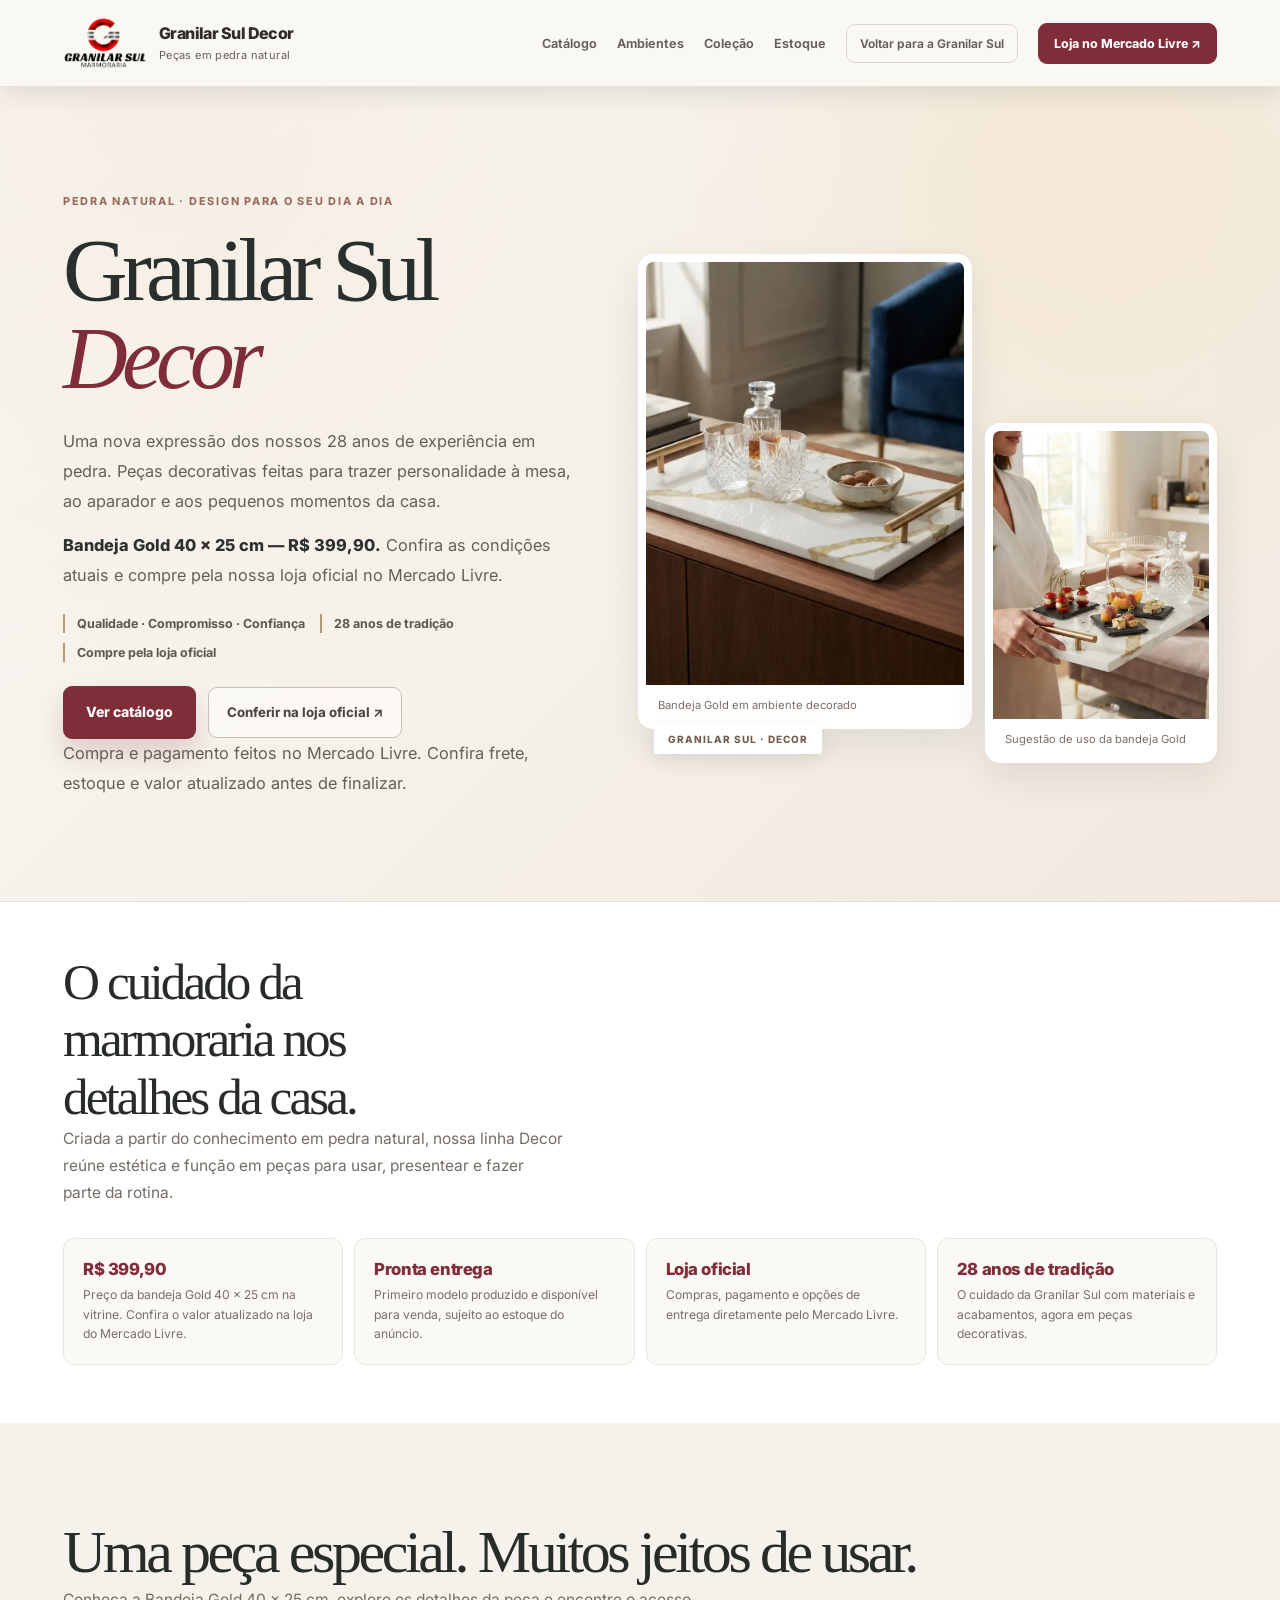
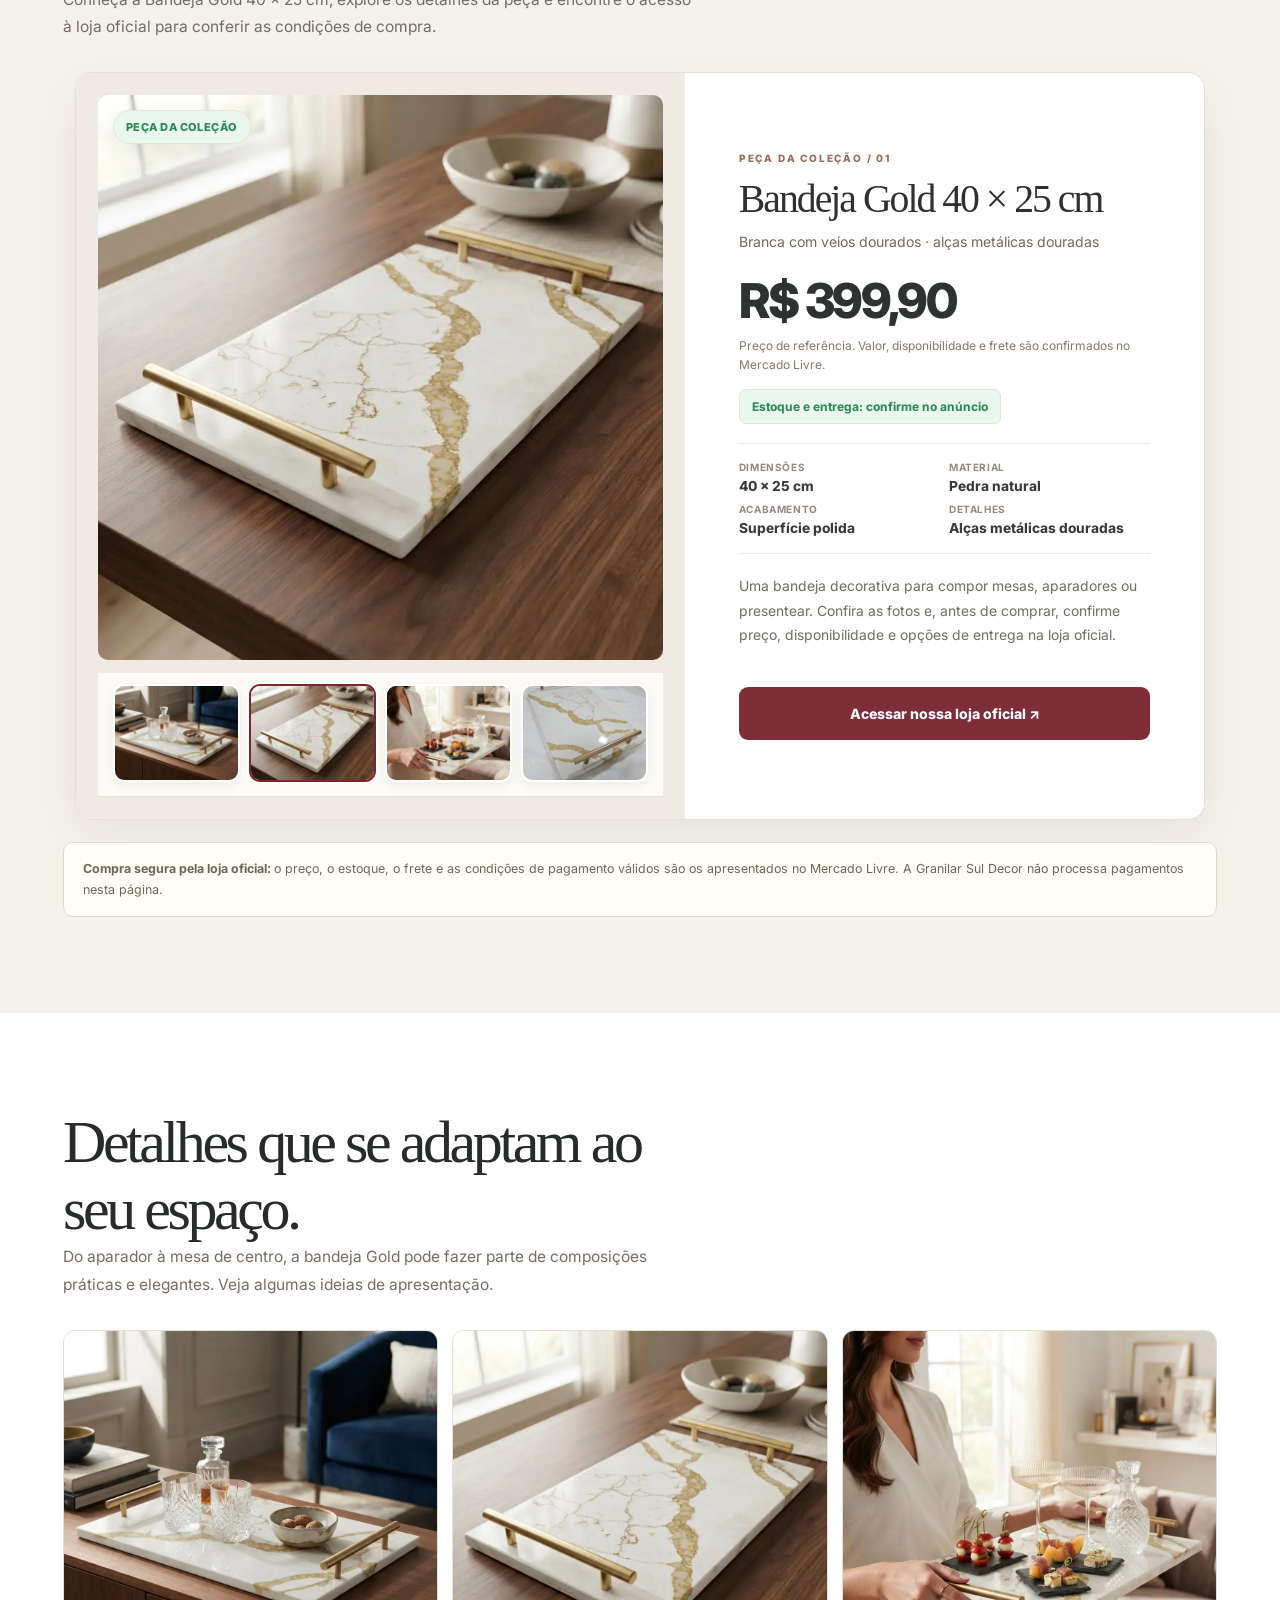
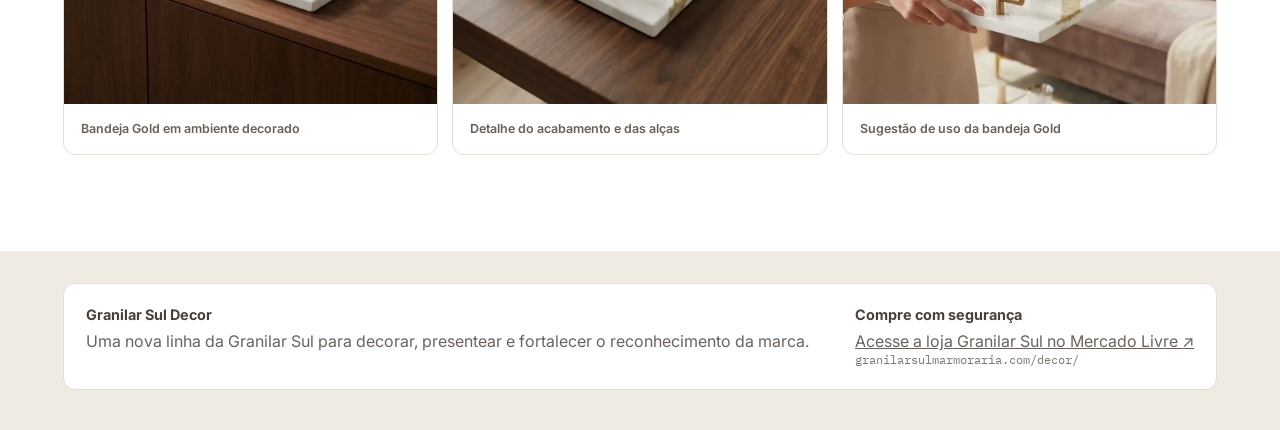
==== decor/index.html @ dc6a07af "Remove conceitos não comercializados da LP Decor para focar na bandeja disponível" ====
<!DOCTYPE html>

<html lang="pt-BR">
<head><script>(function(w,d,s,l,i){w[l]=w[l]||[];w[l].push({'gtm.start':new Date().getTime(),event:'gtm.js'});var f=d.getElementsByTagName(s)[0],j=d.createElement(s),dl=l!='dataLayer'?'&l='+l:'';j.async=true;j.src='https://www.googletagmanager.com/gtm.js?id='+i+dl;f.parentNode.insertBefore(j,f);})(window,document,'script','dataLayer','GTM-NNWD5M6K');</script>
<meta charset="utf-8"/>
<meta content="width=device-width, initial-scale=1.0" name="viewport"/>
<title>Granilar Sul Decor | Bandejas em pedra natural | Loja no Mercado Livre</title>
<meta content="Granilar Sul Decor: bandejas decorativas em pedra natural, com acabamento especial. Conheça a coleção e compre na loja oficial Granilar Sul no Mercado Livre." name="description"/>
<meta content="index, follow" name="robots"/>
<link href="https://granilarsulmarmoraria.com/decor/" rel="canonical"/>
<link rel="icon" type="image/x-icon" href="/assets/granilar-final-20261029/imagem-01.ico"/>
<meta property="og:type" content="product"/>
<meta property="og:title" content="Granilar Sul Decor | Bandeja Gold 40 × 25 cm"/>
<meta property="og:description" content="Peças decorativas em pedra natural com qualidade e tradição. Conheça a Granilar Sul Decor e finalize a compra no Mercado Livre."/>
<meta property="og:locale" content="pt_BR"/>
<meta property="og:url" content="https://granilarsulmarmoraria.com/decor/"/>
<meta property="og:image" content="https://granilarsulmarmoraria.com/assets/granilar-final-20261029/imagem-26.webp"/>
<meta property="og:image:alt" content="Bandeja Gold Granilar Sul Decor 40 × 25 cm"/>
<meta name="twitter:card" content="summary_large_image"/>
<meta name="twitter:image" content="https://granilarsulmarmoraria.com/assets/granilar-final-20261029/imagem-26.webp"/>
<link href="https://fonts.googleapis.com" rel="preconnect"/>
<link crossorigin="" href="https://fonts.gstatic.com" rel="preconnect"/>
<link href="https://fonts.googleapis.com/css2?family=Inter:wght@400;500;600;700;800&amp;family=Oswald:wght@400;500;600;700&amp;family=IBM+Plex+Mono:wght@400;500&amp;display=swap" rel="stylesheet"/>
<style>
:root{
  --bg:#F7F3EE;
  --paper:#FFFFFF;
  --ink:#1F1F1F;
  --muted:#66615C;
  --line:#E7DDD4;
  --wine:#7A2631;
  --wine-deep:#5E1B24;
  --bronze:#C7A473;
  --stone:#EFE8E0;
  --ok:#2B8A57;
  --ok-bg:#E9F7EF;
  --info:#86643B;
  --info-bg:#F8EEDC;
  --shadow:0 18px 48px rgba(34,25,20,.10);
  --radius:18px;
}
*{box-sizing:border-box}
html{scroll-behavior:smooth}
body{margin:0; font-family:'Inter',sans-serif; background:linear-gradient(180deg,#FCFAF7 0%, var(--bg) 100%); color:var(--ink);}
img{max-width:100%; display:block}
a{color:inherit}
.wrap{max-width:1200px; margin:0 auto; padding:0 24px}
header{position:sticky; top:0; z-index:30; backdrop-filter:blur(8px); background:rgba(252,250,247,.92); border-bottom:1px solid rgba(122,38,49,.14)}
.header-inner{display:flex; align-items:center; justify-content:space-between; gap:18px; padding:14px 24px; max-width:1240px; margin:0 auto}
.brand{display:flex; align-items:center; gap:14px; text-decoration:none}
.brand img{height:56px; width:auto}
.brand-text strong{display:block; font-family:'Oswald',sans-serif; letter-spacing:.04em; text-transform:uppercase; font-size:1.05rem}
.brand-text span{display:block; color:var(--muted); font-size:.83rem}
.nav{display:flex; align-items:center; gap:14px; flex-wrap:wrap; justify-content:flex-end}
.nav a{text-decoration:none; font-size:.92rem; color:var(--muted)}
.nav .back-link{padding:11px 16px; border:1px solid var(--line); border-radius:999px; background:rgba(255,255,255,.65)}
.hero{padding:72px 0 36px; position:relative; overflow:hidden}
.hero::before{content:''; position:absolute; inset:0; background:radial-gradient(circle at top right, rgba(199,164,115,.22), transparent 35%), radial-gradient(circle at left center, rgba(122,38,49,.10), transparent 34%); pointer-events:none}
.hero-grid{display:grid; grid-template-columns:1.1fr .9fr; gap:36px; align-items:center; position:relative; z-index:1}
.eyebrow{display:inline-block; padding:8px 12px; border-radius:999px; background:#F7ECE3; color:var(--wine); font-weight:700; text-transform:uppercase; letter-spacing:.08em; font-size:.72rem; margin-bottom:18px}
.hero h1{font-family:'Oswald',sans-serif; font-size:clamp(2.5rem,6vw,4.2rem); line-height:1.02; margin:0 0 18px; text-transform:uppercase; letter-spacing:.02em}
.hero h1 em{font-style:normal; color:var(--wine)}
.hero p{font-size:1.05rem; line-height:1.72; color:#504A46; max-width:58ch; margin:0 0 18px}
.hero-points{display:flex; flex-wrap:wrap; gap:12px; margin:24px 0 28px}
.hero-points span{padding:10px 14px; border-radius:999px; background:var(--paper); border:1px solid var(--line); color:#4E4A46; font-size:.92rem; box-shadow:0 8px 22px rgba(36,22,14,.05)}
.cta-row{display:flex; gap:12px; flex-wrap:wrap}
.btn-main, .btn-second{display:inline-flex; align-items:center; justify-content:center; min-height:48px; padding:0 18px; border-radius:14px; text-decoration:none; font-weight:700;}
.btn-main{background:linear-gradient(135deg,var(--wine),var(--wine-deep)); color:#fff; box-shadow:0 16px 28px rgba(122,38,49,.18)}
.btn-second{background:#fff; color:var(--ink); border:1px solid var(--line)}
.hero-card{background:rgba(255,255,255,.72); border:1px solid rgba(255,255,255,.65); border-radius:26px; padding:18px; box-shadow:var(--shadow); backdrop-filter:blur(6px)}
.hero-card-grid{display:grid; grid-template-columns:1fr 1fr; gap:14px}
.hero-card figure{margin:0; background:#fff; border-radius:18px; overflow:hidden; border:1px solid var(--line)}
.hero-card img{width:100%; aspect-ratio:4/5; object-fit:cover}
.hero-card figcaption{padding:12px 14px; font-size:.88rem; color:var(--muted)}
.section{padding:42px 0}
.section-head{display:flex; align-items:end; justify-content:space-between; gap:18px; margin-bottom:24px; flex-wrap:wrap}
.section-head h2{margin:0; font-family:'Oswald',sans-serif; font-size:clamp(1.7rem,4vw,2.4rem); text-transform:uppercase; letter-spacing:.03em}
.section-head p{margin:0; max-width:62ch; color:#5C5752; line-height:1.7}
.info-band{display:grid; grid-template-columns:repeat(4,1fr); gap:14px; margin-top:24px}
.info-band .item{background:var(--paper); border:1px solid var(--line); border-radius:18px; padding:18px; box-shadow:0 10px 26px rgba(44,24,14,.05)}
.info-band strong{display:block; color:var(--wine); font-family:'Oswald',sans-serif; font-size:1.35rem; margin-bottom:6px}
.catalog-grid{display:grid; grid-template-columns:repeat(3,1fr); gap:22px}
.product-card{display:flex; flex-direction:column; background:var(--paper); border:1px solid var(--line); border-radius:24px; overflow:hidden; box-shadow:var(--shadow)}
.product-media{position:relative; background:#F6F1EB}
.product-media img{width:100%; aspect-ratio:4/5; object-fit:cover}
.product-badge{position:absolute; left:16px; top:16px; display:inline-flex; padding:8px 12px; border-radius:999px; font-size:.78rem; font-weight:800; letter-spacing:.04em; text-transform:uppercase; box-shadow:0 10px 22px rgba(0,0,0,.12)}
.product-badge.ready{background:var(--ok-bg); color:var(--ok)}
.product-badge.consult{background:var(--info-bg); color:var(--info)}
.product-body{padding:20px}
.product-body h3{margin:0 0 8px; font-size:1.18rem}
.product-subtitle{margin:0 0 14px; color:var(--muted); font-size:.92rem; line-height:1.55}
.product-price{font-family:'Oswald',sans-serif; font-size:2rem; color:var(--wine); margin:0 0 8px}
.product-stock{display:inline-flex; margin-bottom:12px; font-size:.83rem; font-weight:700; border-radius:999px; padding:7px 11px;}
.product-stock.ready{background:var(--ok-bg); color:var(--ok)}
.product-stock.consult{background:var(--info-bg); color:var(--info)}
.product-desc{color:#544F4A; line-height:1.65; font-size:.95rem; min-height:88px}
.product-actions{display:grid; gap:10px; margin-top:18px}
.btn{display:inline-flex; align-items:center; justify-content:center; min-height:46px; border-radius:14px; text-decoration:none; font-weight:700; padding:0 16px}
.btn-ml{background:linear-gradient(135deg,#FFE36A,#FFD21F); color:#202020;}
.btn-wa{background:#fff; color:var(--ink); border:1px solid var(--line)}
.dual-gallery{display:grid; grid-template-columns:1.1fr .9fr; gap:22px}
.gallery-box{background:var(--paper); border:1px solid var(--line); border-radius:24px; overflow:hidden; box-shadow:var(--shadow)}
.gallery-box img{width:100%; aspect-ratio:4/3; object-fit:cover}
.gallery-box .content{padding:18px}
.gallery-box h3{margin:0 0 8px}
.gallery-box p{margin:0; line-height:1.7; color:#5A554F}
.notice{margin-top:22px; padding:16px 18px; border-radius:16px; background:#FFF7E8; border:1px solid #F0DEC1; color:#6C5634; line-height:1.7}
.footer{padding:34px 0 48px; color:#6A635D}
.footer .footer-box{background:#fff; border:1px solid var(--line); border-radius:22px; padding:22px; display:flex; justify-content:space-between; gap:20px; flex-wrap:wrap}
.footer strong{display:block; font-family:'Oswald',sans-serif; text-transform:uppercase; color:var(--wine); margin-bottom:8px}
.code-note{font-family:'IBM Plex Mono',monospace; font-size:.78rem; color:#7C766F}
@media(max-width:1050px){.catalog-grid{grid-template-columns:repeat(2,1fr)} .info-band{grid-template-columns:repeat(2,1fr)} .hero-grid,.dual-gallery{grid-template-columns:1fr} }
@media(max-width:680px){.header-inner{padding:14px 18px} .brand img{height:50px} .hero{padding-top:48px} .catalog-grid{grid-template-columns:1fr} .info-band{grid-template-columns:1fr} .wrap{padding:0 18px} .hero-card-grid{grid-template-columns:1fr 1fr} .nav{gap:10px} .nav a{font-size:.84rem} }

/* Loja oficial Mercado Livre */
.nav .shop-top-link{color:#2f2615; background:#ffe15d; border:1px solid #f2cb28; border-radius:999px; padding:10px 14px; font-weight:800;}
.product-media .product-badge.consult{background:#F5EEE7;color:#795C42;}
.product-card .product-desc{min-height:0}
.hero .btn-main:focus-visible,.btn-ml:focus-visible,.shop-top-link:focus-visible{outline:3px solid #AA885A; outline-offset:3px}
@media(max-width:680px){
  .header-inner{padding:10px 16px; gap:6px; flex-wrap:nowrap; align-items:center}
  .brand{flex:1; min-width:0; gap:6px}
  .brand img{height:40px;max-width:58px;object-fit:contain; flex:none}
  .brand-text strong{font-size:.75rem;line-height:1.18;letter-spacing:0}
  .brand-text span{display:none}
  .nav{gap:0;flex:0 0 auto}
  .nav a:not(.shop-top-link){display:none}
  .nav .shop-top-link{padding:10px 10px;font-size:.70rem;white-space:nowrap}
}

/* Granilar Sul Decor: galeria das fotografias enviadas para o anuncio */
.product-thumb-strip{display:grid;grid-template-columns:repeat(4,minmax(0,1fr));gap:9px;padding:11px 15px 14px;background:#FCFAF7;border-bottom:1px solid var(--line)}
.product-thumb-strip .thumb{appearance:none;background:#fff;border:2px solid transparent;padding:0;overflow:hidden;border-radius:11px;cursor:pointer;transition:border-color .2s ease,transform .2s ease;box-shadow:0 4px 12px rgba(0,0,0,.06)}
.product-thumb-strip .thumb:hover{transform:translateY(-2px)}
.product-thumb-strip .thumb.active{border-color:var(--wine)}
.product-thumb-strip .thumb:focus-visible{outline:3px solid #C7A473;outline-offset:2px}
.product-thumb-strip .thumb img{display:block;width:100%;aspect-ratio:1/1;object-fit:cover}
.product-card .product-media img#decor-gallery-main{aspect-ratio:1/1;object-fit:cover;transition:opacity .15s ease}
.product-card .product-media img#decor-gallery-main.fade{opacity:.55}
.price-note{color:#77706B;font-size:.74rem;line-height:1.45;margin:-5px 0 12px}
.photo-story{padding-top:30px}
.photo-story-grid{display:grid;grid-template-columns:repeat(3,minmax(0,1fr));gap:18px}
.story-card{margin:0;min-width:0;background:#fff;border:1px solid var(--line);border-radius:20px;overflow:hidden;box-shadow:0 16px 40px rgba(32,20,15,.06)}
.story-card img{width:100%;aspect-ratio:1/1;object-fit:cover}
.story-card figcaption{font-weight:600;color:#59514C;font-size:.87rem;padding:17px 16px}
@media(max-width:780px){.photo-story-grid{grid-template-columns:1fr 1fr}.photo-story-grid .story-card:last-child{grid-column:span 2}.photo-story-grid .story-card:last-child img{max-height:360px}}
@media(max-width:520px){.photo-story-grid{grid-template-columns:1fr}.photo-story-grid .story-card:last-child{grid-column:auto}.product-thumb-strip{gap:7px;padding:10px}}

/* Granilar Sul Decor — separação produto real e inspirações IA */
#catalogo .catalog-grid {grid-template-columns:minmax(0,500px);justify-content:center;}
#catalogo .product-desc {min-height:0;}
.ideas-section {background:linear-gradient(145deg,#eee5dd 0%,#f8f4ee 44%,#eee3da 100%);border-top:1px solid var(--line);}
.ideas-head {text-align:center;max-width:730px;margin:0 auto 32px;}
.ideas-head .eyebrow{margin-bottom:12px;}
.ideas-head h2 {font-family:'Oswald',sans-serif;text-transform:uppercase;letter-spacing:.025em;font-size:clamp(1.9rem,4vw,2.7rem);margin:0 0 16px;color:var(--wine-deep);}
.ideas-head p {margin:0;color:#59514b;line-height:1.75;}
.ideas-grid {display:grid;grid-template-columns:repeat(4,minmax(0,1fr));gap:16px;}
.idea-card {background:#fff;border:1px solid #eadfd6;border-radius:22px;overflow:hidden;box-shadow:0 14px 32px rgba(40,30,24,.07);}
.idea-image {position:relative;overflow:hidden;}
.idea-image img {width:100%;height:auto;aspect-ratio:4/5;object-fit:cover;display:block;transition:transform .25s ease;}
.idea-card:hover .idea-image img {transform:scale(1.025);}
.idea-body {padding:16px 16px 20px;}
.idea-body h3 {font-size:1.02rem;line-height:1.4;margin:0 0 12px;color:#342921;}
.idea-status {display:inline-block;font-size:.73rem;font-weight:750;padding:7px 10px;border-radius:999px;color:#7a5135;background:#f6ebdf;}
.idea-body p {font-size:.85rem;color:#69615a;line-height:1.55;margin:12px 0 0;}
.ideas-disclaimer {font-size:.83rem;color:#675e57;line-height:1.6;margin:22px auto 0;max-width:850px;text-align:center;}
@media(max-width:1000px){.ideas-grid{grid-template-columns:repeat(2,minmax(0,1fr));}}
@media(max-width:560px){.ideas-grid{grid-template-columns:repeat(2,minmax(0,1fr));gap:10px}.idea-body{padding:12px}.idea-body h3{font-size:.9rem}.idea-body p{font-size:.78rem}.ideas-head{text-align:left}.ideas-disclaimer{text-align:left}}
@media(max-width:380px){.ideas-grid{grid-template-columns:1fr;}}
</style>
<link rel="stylesheet" href="./decor-premium.css?v=20261117">
<link rel="preload" as="image" href="/assets/granilar-final-20261029/imagem-24.webp"/>
</head>
<body><noscript><iframe height="0" src="https://www.googletagmanager.com/ns.html?id=GTM-NNWD5M6K" style="display:none;visibility:hidden" width="0"></iframe></noscript>
<header>
<div class="header-inner">
<a class="brand" href="../">
<img alt="Granilar Sul Marmoraria" loading="eager" decoding="async" src="/assets/granilar-final-20261029/imagem-23.webp"/>
<div class="brand-text">
<strong>Granilar Sul Decor</strong>
<span>Peças em pedra natural</span>
</div>
</a>
<nav class="nav"><a class="shop-top-link" data-outbound="mercado-livre-loja" href="https://www.mercadolivre.com.br/pagina/granilarsul" rel="noopener noreferrer" target="_blank">Loja no Mercado Livre ↗</a>
<a href="#catalogo">Catálogo</a><a href="#ambientes">Ambientes</a>
<a href="#colecao">Coleção</a>
<a href="#estoque">Estoque</a>
<a class="back-link" href="../">Voltar para a Granilar Sul</a>
</nav>
</div>
</header>
<section class="hero">
<div class="wrap hero-grid">
<div>
<span class="eyebrow">Pedra natural · design para o seu dia a dia</span>
<h1>Granilar Sul <em>Decor</em></h1>
<p>Uma nova expressão dos nossos 28 anos de experiência em pedra. Peças decorativas feitas para trazer personalidade à mesa, ao aparador e aos pequenos momentos da casa.</p>
<p><strong>Bandeja Gold 40 × 25 cm — R$ 399,90.</strong> Confira as condições atuais e compre pela nossa loja oficial no Mercado Livre.</p>
<div class="hero-points">
<span>Qualidade · Compromisso · Confiança</span>
<span>28 anos de tradição</span>
<span>Compre pela loja oficial</span>
</div>
<div class="cta-row">
<a class="btn-main" href="#catalogo">Ver catálogo</a>
<a class="btn-second" data-outbound="mercado-livre-loja" href="https://www.mercadolivre.com.br/pagina/granilarsul" rel="noopener noreferrer" target="_blank">Conferir na loja oficial ↗</a>
</div>
<p class="gsd-hero-note">Compra e pagamento feitos no Mercado Livre. Confira frete, estoque e valor atualizado antes de finalizar.</p>
</div>
<div class="hero-card">
<div class="hero-card-grid">
<figure>
<img alt="Bandeja Gold decorando uma mesa de centro, com copos, garrafa e objetos decorativos" loading="eager" src="/assets/granilar-final-20261029/imagem-24.webp"/>
<figcaption>Bandeja Gold em ambiente decorado</figcaption>
</figure>
<figure>
<img alt="Bandeja Gold em composição de recepção, com taças e petiscos sobre a pedra branca" loading="lazy" src="/assets/granilar-final-20261029/imagem-25.webp"/>
<figcaption>Sugestão de uso da bandeja Gold</figcaption>
</figure>
</div>
</div>
</div>
</section>
<section class="section" id="colecao">
<div class="wrap">
<div class="section-head">
<div>
<h2>O cuidado da marmoraria nos detalhes da casa.</h2>
<p>Criada a partir do conhecimento em pedra natural, nossa linha Decor reúne estética e função em peças para usar, presentear e fazer parte da rotina.</p>
</div>
</div>
<div class="info-band" id="estoque">
<div class="item"><strong>R$ 399,90</strong><span>Preço da bandeja Gold 40 × 25 cm na vitrine. Confira o valor atualizado na loja do Mercado Livre.</span></div>
<div class="item"><strong>Pronta entrega</strong><span>Primeiro modelo produzido e disponível para venda, sujeito ao estoque do anúncio.</span></div>
<div class="item"><strong>Loja oficial</strong><span>Compras, pagamento e opções de entrega diretamente pelo Mercado Livre.</span></div>
<div class="item"><strong>28 anos de tradição</strong><span>O cuidado da Granilar Sul com materiais e acabamentos, agora em peças decorativas.</span></div>
</div>
</div>
</section>
<section class="section" id="catalogo">
<div class="wrap">
<div class="section-head">
<div>
<h2>Uma peça especial. Muitos jeitos de usar.</h2>
<p>Conheça a Bandeja Gold 40 × 25 cm, explore os detalhes da peça e encontre o acesso à loja oficial para conferir as condições de compra.</p>
</div>
</div>
<div class="catalog-grid">
<article class="product-card">
<div class="product-gallery">
<div class="product-media">
<img alt="Bandeja Gold em pedra branca com veios dourados e alças metálicas douradas, sobre mesa de madeira" decoding="async" id="decor-gallery-main" loading="eager" src="/assets/granilar-final-20261029/imagem-26.webp"/>
<span class="product-badge ready">Peça da coleção</span>
</div><div aria-label="Selecionar fotografia da bandeja Gold" class="product-thumb-strip" role="group"><button aria-label="Ver foto 1: Bandeja Gold em ambiente decorado" aria-pressed="false" class="thumb" data-gallery-index="0" type="button"><img alt="" loading="lazy" src="/assets/granilar-final-20261029/imagem-24.webp"/></button><button aria-label="Ver foto 2: Detalhe do acabamento e das alças" aria-pressed="true" class="thumb active" data-gallery-index="1" type="button"><img alt="" loading="lazy" src="/assets/granilar-final-20261029/imagem-26.webp"/></button><button aria-label="Ver foto 3: Sugestão de uso da bandeja Gold" aria-pressed="false" class="thumb" data-gallery-index="2" type="button"><img alt="" loading="lazy" src="/assets/granilar-final-20261029/imagem-25.webp"/></button><button aria-label="Ver foto 4: Foto original da peça" aria-pressed="false" class="thumb" data-gallery-index="3" type="button"><img alt="" loading="lazy" src="/assets/granilar-final-20261029/imagem-27.webp"/></button></div>
</div><!-- /product-gallery -->
<div class="product-body">
<h3>Bandeja Gold 40 × 25 cm</h3>
<p class="product-subtitle">Branca com veios dourados · alças metálicas douradas</p>
<div aria-label="Preço de referência: 399 reais e 90 centavos" class="product-price">R$ 399,90</div><div class="price-note">Preço de referência. Valor, disponibilidade e frete são confirmados no Mercado Livre.</div>
<div class="product-stock ready">Estoque e entrega: confirme no anúncio</div>
<div class="gsd-spec-grid" aria-label="Características da peça">
 <div><span>Dimensões</span><strong>40 × 25 cm</strong></div>
 <div><span>Material</span><strong>Pedra natural</strong></div>
 <div><span>Acabamento</span><strong>Superfície polida</strong></div>
 <div><span>Detalhes</span><strong>Alças metálicas douradas</strong></div>
 </div>
 <p class="product-desc">Uma bandeja decorativa para compor mesas, aparadores ou presentear. Confira as fotos e, antes de comprar, confirme preço, disponibilidade e opções de entrega na loja oficial.</p>
<div class="product-actions"><a class="btn btn-ml store-link" data-outbound="mercado-livre-loja" href="https://www.mercadolivre.com.br/pagina/granilarsul" rel="noopener noreferrer" target="_blank">Acessar nossa loja oficial ↗</a></div>
</div>
</article>




</div>
<div class="notice"><strong>Compra segura pela loja oficial: </strong>o preço, o estoque, o frete e as condições de pagamento válidos são os apresentados no Mercado Livre. A Granilar Sul Decor não processa pagamentos nesta página.</div>
</div>
</section><section class="section photo-story" id="ambientes"><div class="wrap"><div class="section-head"><div><h2>Detalhes que se adaptam ao seu espaço.</h2><p>Do aparador à mesa de centro, a bandeja Gold pode fazer parte de composições práticas e elegantes. Veja algumas ideias de apresentação.</p></div></div><div class="photo-story-grid"><figure class="story-card"><img alt="Bandeja Gold decorando uma mesa de centro, com copos, garrafa e objetos decorativos" decoding="async" loading="lazy" src="/assets/granilar-final-20261029/imagem-24.webp"/><figcaption>Bandeja Gold em ambiente decorado</figcaption></figure><figure class="story-card"><img alt="Bandeja Gold em pedra branca com veios dourados e alças metálicas douradas, sobre mesa de madeira" decoding="async" loading="lazy" src="/assets/granilar-final-20261029/imagem-26.webp"/><figcaption>Detalhe do acabamento e das alças</figcaption></figure><figure class="story-card"><img alt="Bandeja Gold em composição de recepção, com taças e petiscos sobre a pedra branca" decoding="async" loading="lazy" src="/assets/granilar-final-20261029/imagem-25.webp"/><figcaption>Sugestão de uso da bandeja Gold</figcaption></figure></div></div></section>

<footer class="footer">
<div class="wrap">
<div class="footer-box">
<div>
<strong>Granilar Sul Decor</strong>
<div>Uma nova linha da Granilar Sul para decorar, presentear e fortalecer o reconhecimento da marca.</div>
</div>
<div>
<strong>Compre com segurança</strong>
<div><a data-outbound="mercado-livre-loja" href="https://www.mercadolivre.com.br/pagina/granilarsul" rel="noopener noreferrer" target="_blank">Acesse a loja Granilar Sul no Mercado Livre ↗</a></div>
<div class="code-note">granilarsulmarmoraria.com/decor/</div>
</div>
</div>
</div>
</footer>
<script>
(function(){
 const main=document.getElementById('decor-gallery-main');
 const thumbs=Array.from(document.querySelectorAll('[data-gallery-index]'));
 if(!main || !thumbs.length)return;
 thumbs.forEach(button=>button.addEventListener('click',()=>{
   const photo=button.querySelector('img'); if(!photo)return;
   main.classList.add('fade');
   main.src=photo.src;
   main.alt=button.getAttribute('aria-label').replace(/^Ver foto [0-9]+: /,'');
   thumbs.forEach(b=>{const active=b===button;b.classList.toggle('active',active);b.setAttribute('aria-pressed',String(active));});
   requestAnimationFrame(()=>main.classList.remove('fade'));
 }));
})();
</script><div class="gsd-mobile-store" aria-label="Acesso à loja oficial">
  <div class="gd-price"><small>Bandeja Gold · 40 × 25 cm</small><strong>R$ 399,90</strong></div>
  <a data-outbound="mercado-livre-loja" href="https://www.mercadolivre.com.br/pagina/granilarsul" rel="noopener noreferrer" target="_blank">Ver na loja ↗</a>
</div>
</body>
</html>
---- decor/decor-premium.css ----
/* Granilar Sul Decor | Experiência editorial e conversão • 2026-11-17 */
:root{--gd-wine:#7e2d39;--gd-wine-dark:#5f202c;--gd-ink:#272a28;--gd-muted:#6d6863;--gd-bg:#f9f7f2;--gd-paper:#fff;--gd-stone:#eee9df;--gd-line:#e4ded4;--gd-gold:#b89664}
html{scroll-padding-top:94px}
body{background:var(--gd-bg);color:var(--gd-ink);-webkit-font-smoothing:antialiased}
img{max-width:100%;height:auto}
.wrap{max-width:1230px;padding:0 clamp(20px,3vw,38px)}
header{background:rgba(250,248,243,.96);border-bottom:1px solid #e7e1d9;box-shadow:0 5px 24px #262a2820;backdrop-filter:blur(14px)}
.header-inner{max-width:1230px;min-height:86px;padding:12px clamp(18px,3vw,38px);gap:20px}
.brand{gap:12px;min-width:0}
.brand img{height:52px;width:auto;max-width:140px;object-fit:contain}
.brand-text strong{font-family:Inter,sans-serif;font-size:1rem;line-height:1.2;letter-spacing:-.035em;text-transform:none;color:#312d2a;font-weight:820}
.brand-text span{font-size:.69rem;letter-spacing:.035em;margin-top:4px}
.nav{gap:clamp(9px,1.7vw,20px);flex-wrap:nowrap}
.nav a{font-size:.79rem;font-weight:650;color:#655f5b;white-space:nowrap;letter-spacing:0}
.nav a:hover{color:var(--gd-wine)}
.nav .shop-top-link{background:var(--gd-wine);color:#fff!important;border:1px solid var(--gd-wine);border-radius:9px;padding:12px 15px;order:9;font-size:.78rem;font-weight:760}
.nav .shop-top-link:hover{background:var(--gd-wine-dark)}
.nav .back-link{background:transparent;border:1px solid #ddd6cb;padding:11px 13px;border-radius:9px;font-size:.75rem;order:8}
.hero{padding:clamp(66px,8vw,106px) 0 clamp(67px,7vw,88px);background:radial-gradient(circle at 85% 12%,#f4e8d6 0%,transparent 36%),linear-gradient(135deg,#faf8f4,#f1e9df);border-bottom:1px solid #e8ded3;isolation:isolate}
.hero::before{background:radial-gradient(circle at 12% 3%,#f0e0cd5c,transparent 45%);opacity:1}
.hero-grid{grid-template-columns:minmax(0,.95fr) minmax(0,1.05fr);gap:clamp(24px,4vw,60px);align-items:center}
.eyebrow{background:transparent;border:none;padding:0;font-size:.68rem;letter-spacing:.16em;text-transform:uppercase;font-weight:750;color:#986a5b;margin-bottom:18px}
.hero h1{font-family:Georgia,'Times New Roman',serif;letter-spacing:-.064em;font-size:clamp(3.55rem,7vw,6.8rem);font-weight:500;text-transform:none;line-height:.98;margin:0 0 25px;color:#292f2d;max-width:11ch}
.hero h1 em{font-family:Georgia,'Times New Roman',serif;color:var(--gd-wine);font-style:italic;font-weight:500;text-transform:none}
.hero p{font-size:clamp(.98rem,1.28vw,1.075rem);line-height:1.83;color:#655f5a;max-width:53ch;margin:0 0 14px}
.hero p strong{color:#2c302e;font-weight:790}
.hero-points{gap:10px 15px;margin:23px 0 24px}
.hero-points span{background:transparent;border:0;border-left:2px solid #ba9871;border-radius:0;padding:2px 0 2px 12px;color:#5c5953;font-size:.78rem;font-weight:710;box-shadow:none}
.cta-row{align-items:center;gap:12px}
.btn-main,.btn.btn-ml,.btn-ml,.nav .shop-top-link{transition:background .16s,transform .16s,box-shadow .16s}
.btn-main,.btn.btn-ml{background:var(--gd-wine);color:white;border-radius:9px;padding:16px 23px;min-height:53px;font-size:.88rem;font-weight:780;display:inline-flex;align-items:center;justify-content:center;line-height:1.45;text-decoration:none;text-align:center}
.btn-main:hover,.btn.btn-ml:hover{background:var(--gd-wine-dark);transform:translateY(-1px)}
.btn-second{color:#4a4541;border:1px solid #cbbeb1;border-radius:9px;min-height:51px;padding:14px 18px;font-size:.83rem;font-weight:740;background:#ffffff90;text-decoration:none;display:inline-flex;align-items:center;justify-content:center;text-align:center}
.btn-second:hover{background:#fff;border-color:#b8a694;color:#42332b}
.gsd-hero-note{color:#827a72;font-size:.75rem;line-height:1.6;margin-top:17px}
.hero-card{background:transparent;border:0;border-radius:0;padding:0;box-shadow:none;position:relative}
.hero-card::after{content:'GRANILAR SUL · DECOR';display:block;position:absolute;left:16px;bottom:-15px;background:#fff;padding:9px 14px;color:#775d4b;font-size:10px;font-weight:790;letter-spacing:.1em;box-shadow:0 8px 20px #2c231c18;border-radius:3px}
.hero-card-grid{display:grid;grid-template-columns:1.15fr .8fr;align-items:end;gap:13px}
.hero-card figure{margin:0;background:#fff;border:8px solid #fff;border-radius:15px;overflow:hidden;box-shadow:0 14px 36px #2d282019;min-width:0}
.hero-card figure:first-child{transform:translateY(-10px)}
.hero-card figure:last-child{transform:translateY(24px)}
.hero-card img{width:100%;aspect-ratio:3/4;object-fit:cover;display:block}
.hero-card figcaption{padding:12px 12px 7px;font-size:.7rem;color:#786e66;line-height:1.45}
section.section{padding-top:clamp(58px,7.5vw,97px);padding-bottom:clamp(58px,7.5vw,97px);scroll-margin-top:94px}
.section-head{margin-bottom:32px}
.section-head h2{font-family:Georgia,'Times New Roman',serif;font-size:clamp(2.15rem,4.7vw,3.75rem);font-weight:500;text-transform:none;letter-spacing:-.057em;color:#282c29;line-height:1.12;max-width:20ch}
.section-head p{color:#736d66;font-size:clamp(.97rem,1.2vw,1.05rem);line-height:1.75;max-width:64ch}
#colecao{background:#fff;padding-top:51px;padding-bottom:58px}
#colecao .section-head{display:flex;align-items:end;justify-content:space-between;gap:20px;flex-wrap:wrap}
#colecao .section-head h2{max-width:14ch;font-size:clamp(2rem,4vw,3.4rem)}
#colecao .section-head p{max-width:50ch}
.info-band{display:grid;grid-template-columns:repeat(4,minmax(0,1fr));gap:11px;margin-top:25px}
.info-band .item{min-width:0;background:#faf9f6;border:1px solid #ebe6dd;border-radius:11px;padding:20px 19px;box-shadow:none;display:flex;flex-direction:column;justify-content:flex-start;gap:6px}
.info-band strong{font-family:Inter,sans-serif;color:var(--gd-wine);font-size:1.04rem;font-weight:820;letter-spacing:-.025em;text-transform:none;margin:0}
.info-band span{color:#777069;font-size:.76rem;line-height:1.6}
#catalogo{background:#f5f1eb}
#catalogo .section-head h2{max-width:none}
.catalog-grid{display:block;max-width:1130px;margin:0 auto}
.product-card{display:grid;grid-template-columns:minmax(0,1.08fr) minmax(0,.92fr);align-items:stretch;overflow:hidden;background:#fff;border:1px solid #e5dfd5;border-radius:17px;box-shadow:0 17px 50px #2a261b12;gap:0}
.product-gallery{min-width:0;padding:22px;background:#efeae3;display:flex;flex-direction:column;gap:13px}
.product-media{min-height:0;overflow:hidden;border-radius:10px;background:white}
.product-media img{display:block;width:100%;height:auto;aspect-ratio:1/1.02;object-fit:cover}
.product-badge{left:15px;top:15px;background:#fffdf9;color:#65473a;border:1px solid #eee2d4;border-radius:999px;font-size:11px;box-shadow:0 6px 20px #1d1a1514;padding:9px 12px}
.product-thumb-strip{display:grid;grid-template-columns:repeat(4,minmax(0,1fr));gap:9px;margin:0}
.product-thumb-strip button{min-width:0;aspect-ratio:1.3;border-radius:7px;overflow:hidden;border:2px solid transparent;background:#fff;padding:0;cursor:pointer}
.product-thumb-strip button.active,.product-thumb-strip button[aria-pressed="true"]{border-color:var(--gd-wine);box-shadow:0 0 0 2px #fff}
.product-thumb-strip img{width:100%;height:100%;object-fit:cover}
.product-body{padding:clamp(28px,4.2vw,54px);display:flex;flex-direction:column;align-items:flex-start;justify-content:center;gap:0;min-width:0}
.product-body::before{content:"PEÇA DA COLEÇÃO / 01";font-size:10px;font-weight:800;letter-spacing:.18em;color:#9b6b58;display:block;margin-bottom:14px}
.product-body h3{font-family:Georgia,'Times New Roman',serif;font-size:clamp(2rem,3.1vw,3rem);font-weight:500;letter-spacing:-.05em;line-height:1.08;color:#2e312f;margin:0 0 10px;text-transform:none}
.product-subtitle{font-size:.88rem;color:#706961;line-height:1.6;margin-bottom:22px}
.product-price{font-family:Inter,sans-serif;font-weight:830;font-size:clamp(2.15rem,3.8vw,3rem);letter-spacing:-.05em;line-height:1.1;color:#2e3330;margin-bottom:9px}
.price-note{font-size:.75rem;color:#817a70;line-height:1.55;margin:0 0 15px}
.product-stock{border-radius:7px;padding:9px 12px;background:#f1f6f0;color:#477152;border:1px solid #d9e8d9;font-size:.75rem;font-weight:730;margin-bottom:19px}
.gsd-spec-grid{display:grid;grid-template-columns:repeat(2,minmax(0,1fr));gap:9px;width:100%;border-top:1px solid #eee9e2;border-bottom:1px solid #eee9e2;padding:17px 0;margin:0 0 20px}
.gsd-spec-grid>div{min-width:0}
.gsd-spec-grid span{display:block;font-size:10px;letter-spacing:.06em;color:#928a82;font-weight:700;text-transform:uppercase;margin-bottom:5px}
.gsd-spec-grid strong{display:block;font-size:.86rem;color:#383a38;font-weight:750}
.product-desc{font-size:.87rem;color:#6e6d66;line-height:1.75;margin:0 0 22px}
.product-actions{width:100%}
.product-actions .btn,.product-actions .btn-ml{display:flex;width:100%;min-height:53px;text-align:center;align-items:center;justify-content:center;padding:13px 16px}
.notice{background:#fffdf7;border:1px solid #e5daca;border-radius:10px;color:#6e665b;padding:16px 19px;margin-top:22px;font-size:.78rem;line-height:1.65}
#ambientes{background:white}
.photo-story-grid{gap:14px}
.story-card{border-radius:12px;border:1px solid var(--gd-line);box-shadow:none;background:#fff;overflow:hidden}
.story-card img{aspect-ratio:1/1;object-fit:cover;transition:transform .5s ease}
.story-card:hover img{transform:scale(1.028)}
.story-card figcaption{font-size:.78rem;line-height:1.6;padding:15px 17px;color:#685f56}
.ideas-section{display:none!important} /* Somente o produto real fica na experiência de compra. */
.footer{background:#efeae2;padding:32px 0 40px}
.footer .footer-box{background:#fff;border:1px solid #e4ded4;border-radius:12px;box-shadow:none;padding:22px}
.footer strong{font-family:Inter,sans-serif;font-size:.9rem;letter-spacing:0;text-transform:none;color:#493f3b}
.gsd-mobile-store{display:none}
a:focus-visible,button:focus-visible{outline:3px solid #b88591;outline-offset:3px}
@media(max-width:1120px){
 .nav a{font-size:.72rem}
 .nav{gap:10px}
 .nav .back-link{display:none}
 .hero-grid{gap:24px}
}
@media(max-width:900px){
 .header-inner{min-height:72px}
 .nav>a:not(.shop-top-link){display:none}
 .hero-grid{grid-template-columns:1fr;gap:46px}
 .hero h1{max-width:none;font-size:clamp(3.1rem,8vw,5rem)}
 .hero p{max-width:65ch}
 .hero-card{max-width:750px;margin:0 auto}
 .product-card{grid-template-columns:minmax(0,1fr) minmax(0,.9fr)}
 .product-body{padding:25px}
 .info-band{grid-template-columns:repeat(2,minmax(0,1fr))}
}
@media(max-width:680px){
 html{scroll-padding-top:75px}
 .header-inner{padding:10px 15px;min-height:67px}
 .brand img{height:40px;max-width:104px}
 .brand-text strong{font-size:.87rem}
 .brand-text span{font-size:.62rem}
 .nav .shop-top-link{padding:10px 12px;font-size:.68rem;line-height:1.35;text-align:center;min-width:0}
 .hero{padding:53px 0 60px}
 .hero h1{font-size:clamp(3.1rem,13vw,4.4rem);margin:0 0 21px}
 .hero p{font-size:.94rem;line-height:1.7}
 .hero-points{margin:19px 0}
 .hero-points span{font-size:.72rem}
 .cta-row{flex-direction:column;align-items:stretch}
 .cta-row>a{width:100%;justify-content:center;max-width:none}
 .hero-card-grid{gap:10px}
 .hero-card figure{border-width:5px}
 .hero-card figure:first-child{transform:translateY(0)}
 .hero-card figure:last-child{transform:translateY(19px)}
 .hero-card figcaption{font-size:.62rem;padding:8px}
 .hero-card::after{bottom:-8px}
 .section-head h2{font-size:clamp(2rem,9vw,2.85rem)}
 #colecao .section-head{display:block}
 .info-band{grid-template-columns:repeat(2,minmax(0,1fr));gap:8px}
 .info-band .item{padding:15px 13px}
 .info-band strong{font-size:.9rem}
 .info-band span{font-size:.7rem}
 section.section{padding-top:62px;padding-bottom:62px}
 .product-card{display:block;border-radius:12px}
 .product-gallery{padding:12px}
 .product-media img{aspect-ratio:1/1;object-fit:cover}
 .product-body{padding:27px 22px}
 .product-body h3{font-size:2.25rem}
 .product-price{font-size:2.45rem}
 .story-card img{aspect-ratio:1/1}
 .footer .footer-box{border-radius:10px}
 body{padding-bottom:76px}
 .gsd-mobile-store{display:flex;position:fixed;bottom:0;left:0;right:0;z-index:55;background:#fffffff5;border-top:1px solid #ddd5cd;padding:10px 14px calc(10px + env(safe-area-inset-bottom));box-shadow:0 -8px 24px #2b261c20;align-items:center;justify-content:space-between;gap:12px;backdrop-filter:blur(14px)}
 .gsd-mobile-store .gd-price{display:flex;flex-direction:column;gap:2px;min-width:0}
 .gsd-mobile-store .gd-price small{font-size:10px;color:#857b72}
 .gsd-mobile-store .gd-price strong{font-size:18px;font-weight:820;letter-spacing:-.04em;color:#302e2c;white-space:nowrap}
 .gsd-mobile-store a{background:var(--gd-wine);color:white;text-decoration:none;border-radius:8px;font-size:.75rem;font-weight:750;padding:12px 15px;white-space:nowrap;text-align:center}
}
@media(max-width:380px){
 .hero h1{font-size:2.8rem}
 .brand-text span{display:none}
 .gsd-mobile-store .gd-price strong{font-size:16px}
 .gsd-mobile-store a{padding:11px 12px;font-size:.71rem}
}
@media(prefers-reduced-motion:reduce){
 html{scroll-behavior:auto}
 .btn-main,.story-card img,.btn.btn-ml{transition:none!important}
}
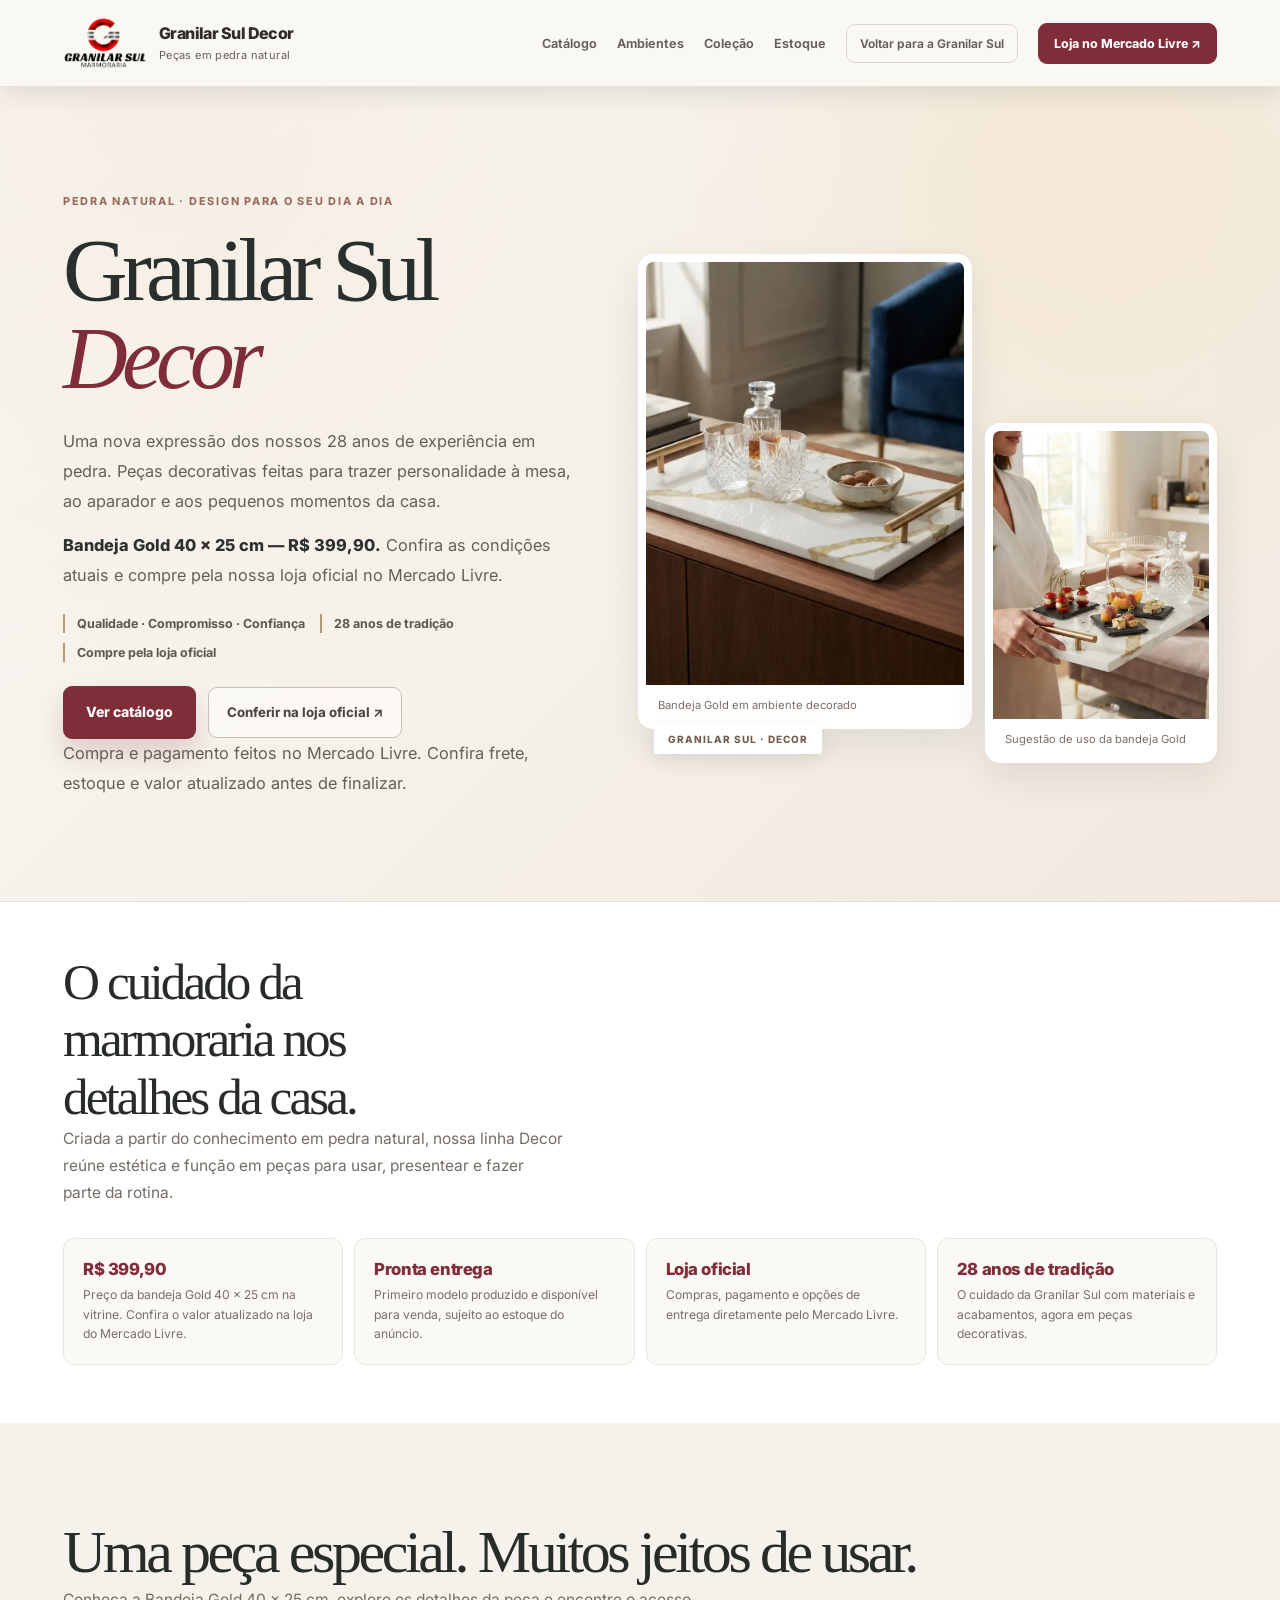
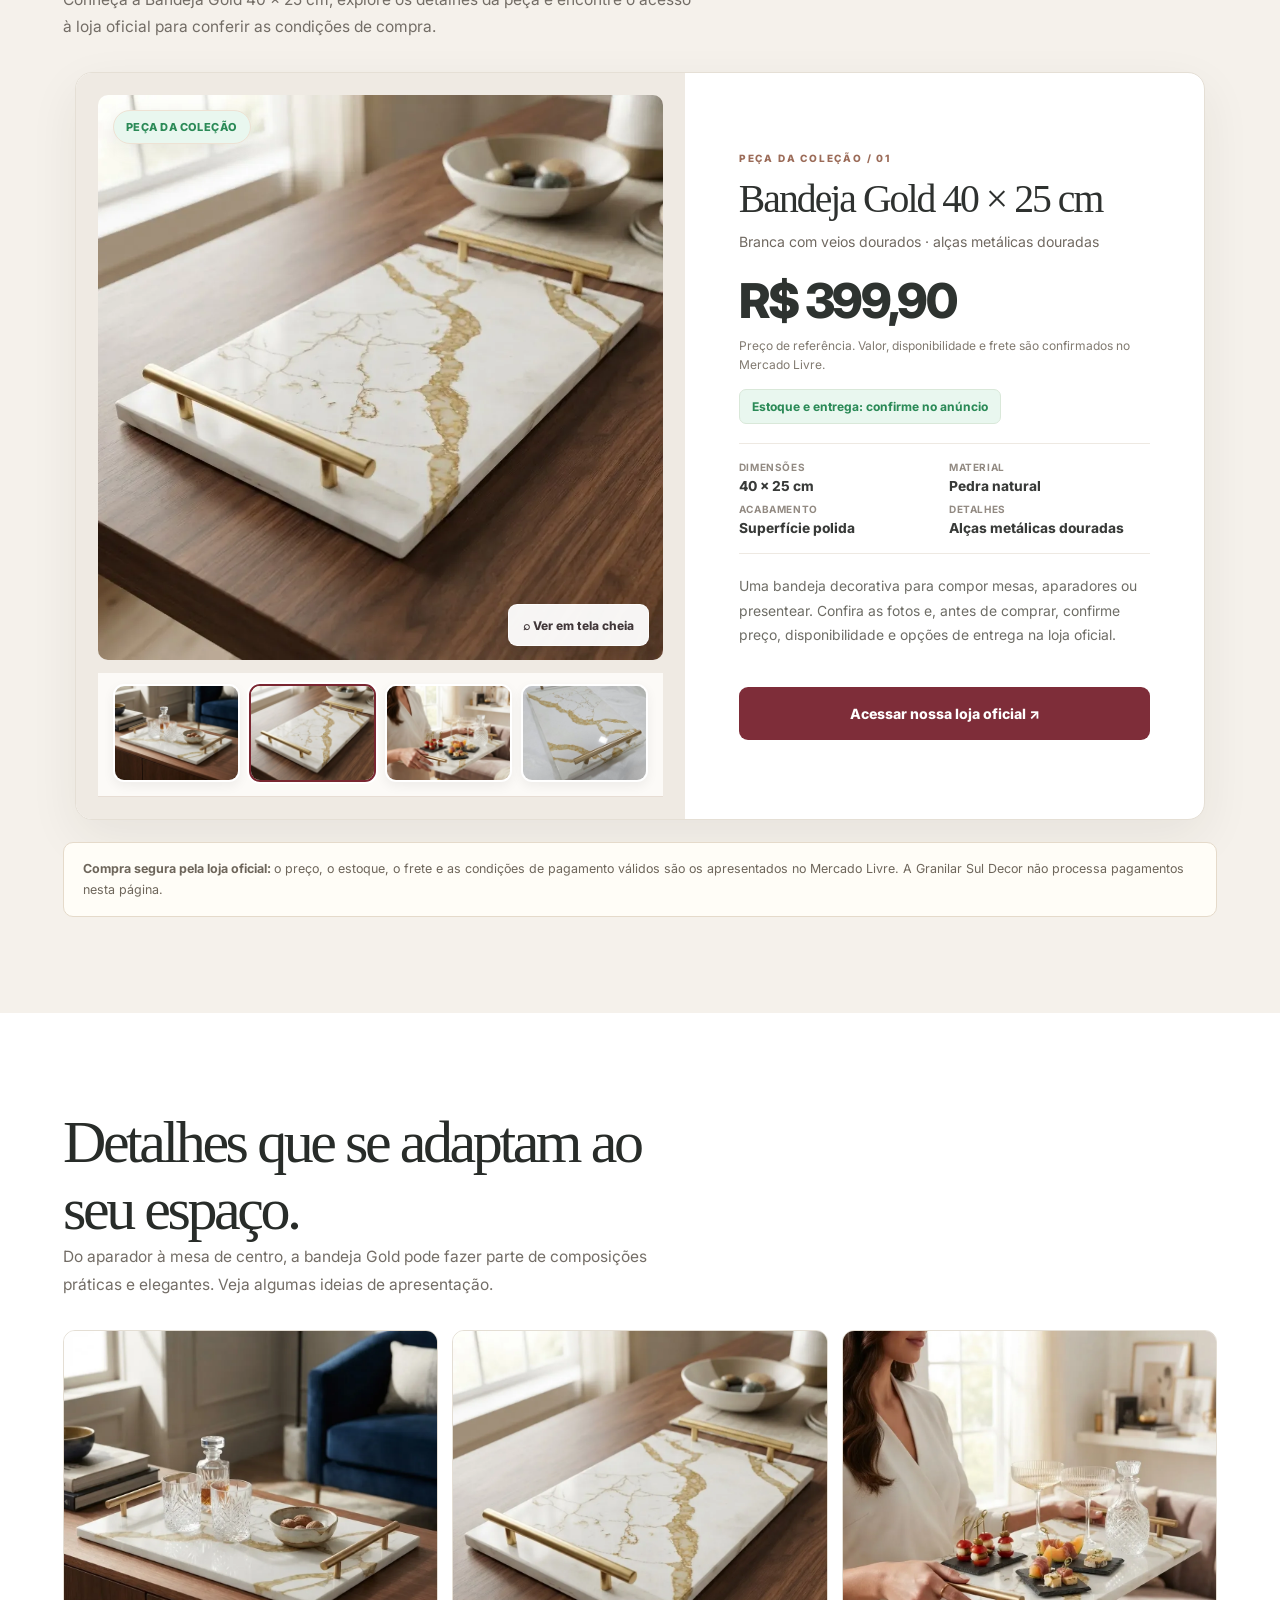
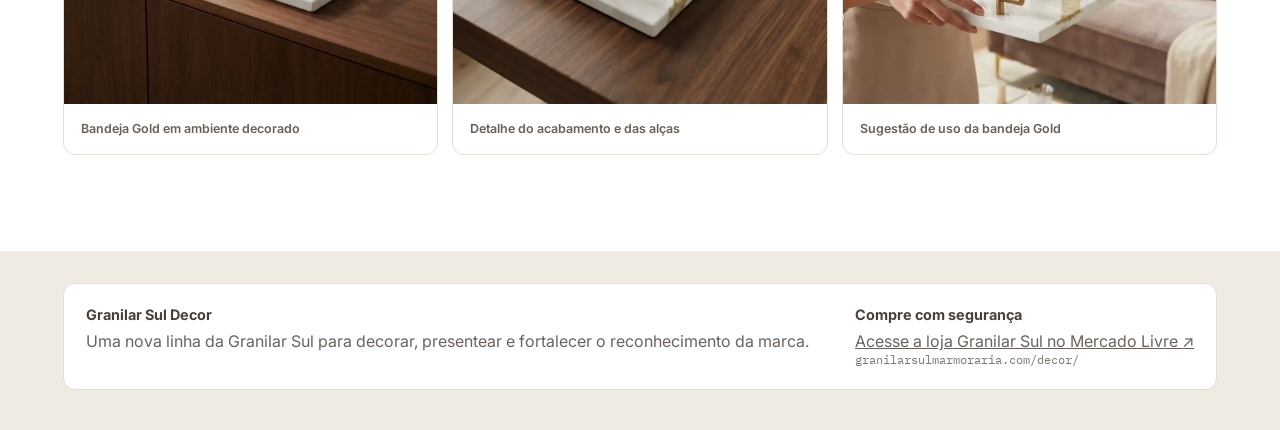
==== commit 80ab6ae2: "Ativa correção de materiais e galeria ampliada na LP Decor" ====
--- a/decor/index.html
+++ b/decor/index.html
@@ -169,6 +169,8 @@
 @media(max-width:380px){.ideas-grid{grid-template-columns:1fr;}}
 </style>
 <link rel="stylesheet" href="./decor-premium.css?v=20261117">
+<link rel="stylesheet" href="/assets/granilar-navigation.css?v=20261117b">
+<link rel="stylesheet" href="/assets/granilar-visuals.css?v=20261117c">
 <link rel="preload" as="image" href="/assets/granilar-final-20261029/imagem-24.webp"/>
 </head>
 <body><noscript><iframe height="0" src="https://www.googletagmanager.com/ns.html?id=GTM-NNWD5M6K" style="display:none;visibility:hidden" width="0"></iframe></noscript>
@@ -307,8 +309,24 @@
  }));
 })();
 </script><div class="gsd-mobile-store" aria-label="Acesso à loja oficial">
-  <div class="gd-price"><small>Bandeja Gold · 40 × 25 cm</small><strong>R$ 399,90</strong></div>
+  <div class="gd-price"><small>Preço de referência · Bandeja Gold</small><strong>R$ 399,90</strong></div>
   <a data-outbound="mercado-livre-loja" href="https://www.mercadolivre.com.br/pagina/granilarsul" rel="noopener noreferrer" target="_blank">Ver na loja ↗</a>
 </div>
+
+<script>
+/* Evento informativo para GTM: clique para a loja, não venda concluída. */
+document.addEventListener('click',function(event){
+ const link=event.target.closest('a[data-outbound="mercado-livre-loja"]');
+ if(!link)return;
+ window.dataLayer=window.dataLayer||[];
+ window.dataLayer.push({
+  event:'decor_clique_mercado_livre',
+  origem:link.className||'link_decor',
+  destino:'loja_oficial'
+ });
+});
+</script>
+<script src="/assets/granilar-navigation.js?v=20261117b" defer></script>
+<script src="/assets/granilar-visuals.js?v=20261117c" defer></script>
 </body>
 </html>
--- a/assets/granilar-navigation.css
+++ b/assets/granilar-navigation.css
@@ -0,0 +1,67 @@
+/* Granilar Sul — navegação editorial compartilhada das LPs.
+   Aumenta a descoberta de seções sem criar concorrência aos CTAs comerciais. */
+:root{--gsnav-accent:#902a37;--gsnav-ink:#273133;--gsnav-paper:#fff;--gsnav-line:#e8e4de}
+body.gsnav-context-decor{--gsnav-accent:#7e2d39;--gsnav-ink:#302d2a;--gsnav-paper:#fcfaf7;--gsnav-line:#e6ded4}
+body.gsnav-open{overflow:hidden}
+.gsnav-trigger{display:none!important;align-items:center;justify-content:center;gap:7px;flex:none;min-width:0;min-height:42px;padding:8px 12px;border:1px solid var(--gsnav-line);border-radius:9px;background:var(--gsnav-paper);color:var(--gsnav-ink);font:750 12px/1.2 Inter,-apple-system,BlinkMacSystemFont,"Segoe UI",sans-serif;cursor:pointer}
+.gsnav-trigger:hover{border-color:#c5a4aa;background:#f8f1f1}
+.gsnav-trigger svg{width:19px;height:19px;flex:none}
+.gsnav-trigger:focus-visible,.gsnav-drawer button:focus-visible,.gsnav-drawer a:focus-visible,.gsnav-rail a:focus-visible{outline:3px solid #d2949c;outline-offset:3px}
+.gsnav-overlay[hidden],.gsnav-drawer[hidden]{display:none!important}
+.gsnav-overlay{position:fixed;inset:0;z-index:200;background:rgba(14,22,24,.54);backdrop-filter:blur(3px)}
+.gsnav-drawer{position:fixed;top:0;right:0;bottom:0;z-index:201;width:min(395px,calc(100vw - 24px));height:100vh;height:100dvh;background:var(--gsnav-paper);box-shadow:-18px 0 60px #0d171d38;display:flex;flex-direction:column;overflow-y:auto;overscroll-behavior:contain;padding:calc(26px + env(safe-area-inset-top)) 25px calc(32px + env(safe-area-inset-bottom));color:var(--gsnav-ink);font-family:Inter,-apple-system,BlinkMacSystemFont,"Segoe UI",sans-serif}
+.gsnav-drawer-top{display:flex;align-items:flex-start;justify-content:space-between;gap:12px;padding-bottom:25px;border-bottom:1px solid var(--gsnav-line)}
+.gsnav-drawer-mark{font-size:10px;font-weight:850;letter-spacing:.14em;color:var(--gsnav-accent);display:block;margin-bottom:9px}
+.gsnav-drawer-title{font-weight:800;font-size:clamp(24px,6vw,29px);line-height:1.15;letter-spacing:-.05em;margin:0;max-width:260px;text-transform:none;color:var(--gsnav-ink);font-family:Inter,-apple-system,BlinkMacSystemFont,"Segoe UI",sans-serif}
+.gsnav-close{width:43px;height:43px;flex:none;border:1px solid var(--gsnav-line);border-radius:10px;background:#fff;color:var(--gsnav-ink);display:inline-grid;place-items:center;cursor:pointer;font-size:23px;line-height:1}
+.gsnav-close:hover{background:#f6f1ee}
+.gsnav-drawer-subtitle{font-size:12px;line-height:1.6;color:#777d7c;margin:17px 0 11px}
+.gsnav-drawer-links{display:flex;flex-direction:column;gap:3px}
+.gsnav-drawer-links a{display:flex;justify-content:space-between;align-items:center;gap:12px;padding:14px 4px;border-bottom:1px solid var(--gsnav-line);text-decoration:none;font:700 14px/1.35 Inter,-apple-system,BlinkMacSystemFont,"Segoe UI",sans-serif;color:var(--gsnav-ink);background:none;opacity:1;letter-spacing:0;text-transform:none}
+.gsnav-drawer-links a:hover{color:var(--gsnav-accent);background:#a6363b08}
+.gsnav-drawer-links a .gsnav-arrow{font-size:18px;color:#a6a4a0;font-weight:450}
+.gsnav-drawer-links a[aria-current="location"]{color:var(--gsnav-accent)}
+.gsnav-drawer-bottom{margin-top:auto;padding-top:24px}
+.gsnav-primary{display:flex;justify-content:center;align-items:center;gap:9px;min-height:49px;border-radius:9px;background:var(--gsnav-accent);color:white!important;font:770 13px/1.4 Inter,-apple-system,BlinkMacSystemFont,"Segoe UI",sans-serif;text-decoration:none;padding:13px 16px;text-align:center}
+.gsnav-primary:hover{filter:brightness(.91)}
+.gsnav-drawer-footnote{font-size:11px;color:#848b89;line-height:1.6;margin-top:14px}
+.gsnav-rail{display:none;position:fixed;top:50%;right:13px;transform:translateY(-50%);z-index:60;flex-direction:column;gap:5px;padding:9px 6px;background:#fffffff0;border:1px solid #e7e7e3;border-radius:13px;box-shadow:0 9px 28px #121e2518;backdrop-filter:blur(12px)}
+body.gsnav-context-decor .gsnav-rail{background:#fdfbf7f2;border-color:#eae1d7}
+.gsnav-rail a{display:grid;place-items:center;width:35px;height:35px;position:relative;border-radius:8px;color:#777c7b;text-decoration:none;font:790 10px/1 Inter,-apple-system,BlinkMacSystemFont,"Segoe UI",sans-serif;letter-spacing:.01em;transition:background .15s,color .15s}
+.gsnav-rail a:hover,.gsnav-rail a[aria-current="location"]{background:var(--gsnav-accent);color:white}
+.gsnav-rail .gsnav-tooltip{pointer-events:none;opacity:0;position:absolute;right:calc(100% + 12px);top:50%;transform:translate(5px,-50%);padding:9px 12px;border-radius:8px;background:#263238;color:#fff;white-space:nowrap;font:650 11px/1.3 Inter,-apple-system,BlinkMacSystemFont,"Segoe UI",sans-serif;box-shadow:0 5px 15px #12212625;transition:opacity .15s,transform .15s}
+.gsnav-rail a:hover .gsnav-tooltip,.gsnav-rail a:focus-visible .gsnav-tooltip{opacity:1;transform:translate(0,-50%)}
+.gsnav-progress{position:fixed;top:0;left:0;height:3px;background:var(--gsnav-accent);width:0;z-index:250;pointer-events:none;transition:width .08s linear}
+@media(min-width:1420px){.gsnav-rail{display:flex}}
+@media(max-width:900px){
+  .gsnav-trigger{display:inline-flex!important}
+  .gsnav-rail{display:none!important}
+  .nav-inner .nav-links,.nav-inner .phone-line{display:none!important}
+  .nav-inner .gsnav-trigger{order:4}
+  .nav-inner .brand{order:1}
+  .nav-inner .nav-cta{order:3}
+  .header-inner .gsnav-trigger{order:4}
+  .header-inner .brand{order:1}
+  .header-inner .nav{display:none!important}
+  .header-inner{justify-content:space-between}
+}
+@media(min-width:681px) and (max-width:900px){
+ .header-inner .nav{display:flex!important}
+ .header-inner .nav>a:not(.shop-top-link){display:none!important}
+ .header-inner .nav .shop-top-link{display:inline-flex!important}
+}
+@media(max-width:520px){
+  .nav-inner{gap:6px!important;padding-left:12px!important;padding-right:12px!important}
+  .nav-inner .brand img{max-height:37px!important;max-width:98px!important}
+  .nav-inner .nav-cta{padding:10px 8px!important;max-width:136px!important;font-size:10px!important;white-space:normal;text-align:center;line-height:1.35}
+  .nav-inner .gsnav-trigger{min-height:40px;min-width:0;padding:8px 9px;font-size:11px;gap:5px}
+  .header-inner .gsnav-trigger{min-height:41px}
+}
+@media(max-width:350px){
+  .nav-inner .nav-cta{display:none!important}
+  .nav-inner .brand img{max-width:130px!important}
+  .nav-inner{justify-content:space-between}
+}
+@media(prefers-reduced-motion:reduce){
+  .gsnav-rail a,.gsnav-tooltip,.gsnav-progress{transition:none!important}
+}
--- a/assets/granilar-visuals.css
+++ b/assets/granilar-visuals.css
@@ -0,0 +1,94 @@
+/* Granilar Sul — materiais sem linha atravessada, visualização e comparação.
+   Compartilhado entre as LPs, sem alterar a base do orçamento interno. */
+.material-card .m-label,
+.material-card .m-label::before,
+.material-card .m-label::after{
+  border-top:none!important;
+  border-block-start:0!important;
+  outline:0!important;
+}
+.material-card .m-label{
+  background:linear-gradient(0deg,rgba(9,17,17,.9),rgba(9,17,17,.67) 55%,transparent 100%)!important;
+  min-height:72px;display:flex;justify-content:flex-end;gap:2px;
+  padding:24px 14px 13px!important;
+  pointer-events:none;
+}
+.material-card{background:#e8e5df;isolation:isolate;border:0!important;box-shadow:0 8px 24px rgba(23,34,35,.14)}
+.material-card img{display:block;filter:none!important;transform:none;backface-visibility:hidden}
+.material-card .m-label{z-index:3}
+.material-card .m-name{font-family:Inter,Arial,sans-serif!important;text-transform:none!important;font-weight:780!important;font-size:clamp(.8rem,1.12vw,.94rem)!important;letter-spacing:-.018em!important;line-height:1.3}
+.material-card .m-spec{font-family:Inter,Arial,sans-serif!important;font-size:.7rem!important;color:#e4e2da!important;letter-spacing:0!important}
+.gs-material-toolbar{display:flex;justify-content:space-between;align-items:center;gap:14px;flex-wrap:wrap;max-width:1240px;padding:0 clamp(20px,3vw,38px);margin:0 auto 21px}
+.gs-material-toolbar-intro{min-width:0;max-width:490px}
+.gs-material-toolbar-intro strong{display:block;color:#263234;font-size:.88rem;font-weight:820;line-height:1.4}
+.gs-material-toolbar-intro p{font-size:.76rem;color:#727e7b;line-height:1.5;margin:3px 0 0}
+.gs-material-filters{display:flex;align-items:center;flex-wrap:wrap;gap:7px}
+.gs-material-filters button{background:white;border:1px solid #dcded9;border-radius:999px;min-height:38px;padding:9px 13px;color:#606d6a;font:740 12px/1.25 Inter,Arial,sans-serif;cursor:pointer}
+.gs-material-filters button[aria-pressed="true"]{background:#28373a;color:white;border-color:#28373a}
+.gs-material-filters button:focus-visible,.gs-compare-btn:focus-visible,.gs-photo-open:focus-visible,.gs-material-preview:focus-visible,.gsd-zoom-product:focus-visible{outline:3px solid #d396a0;outline-offset:2px}
+.material-grid .material-card[hidden]{display:none!important}
+.material-card .gs-material-preview{position:absolute;inset:0;border:0;z-index:2;cursor:zoom-in;background:transparent;width:100%;height:100%;font-size:0;border-radius:inherit}
+.material-card .gs-material-preview::after{content:'⌕  Ampliar';position:absolute;left:10px;top:10px;display:inline-flex;align-items:center;gap:4px;color:#fff;background:#152225ab;backdrop-filter:blur(6px);border:1px solid #ffffff40;border-radius:7px;padding:7px 9px;font:710 10px/1 Inter,Arial,sans-serif;opacity:.9;pointer-events:none}
+.material-card .gs-compare-btn{position:absolute;top:10px;right:10px;z-index:5;background:#fffffff2;color:#303a3c;border:1px solid #ffffff70;border-radius:8px;min-height:32px;padding:8px 10px;font:800 10px/1.1 Inter,Arial,sans-serif;cursor:pointer;box-shadow:0 4px 13px #1d242429}
+.material-card .gs-compare-btn:hover,.material-card .gs-compare-btn[aria-pressed="true"]{background:#982c3b;color:#fff;border-color:#982c3b}
+.material-card.gs-material-selected{box-shadow:0 0 0 3px #9d3543,0 11px 32px #2532322d!important}
+.gs-material-comparison{max-width:1240px;margin:22px auto 0;padding:0 clamp(20px,3vw,38px)}
+.gs-material-comparison[hidden]{display:none!important}
+.gs-material-compare-panel{border-radius:14px;border:1px solid #dfe4df;background:#f8f9f7;padding:22px;box-shadow:0 14px 38px #2233350b}
+.gs-material-compare-heading{display:flex;justify-content:space-between;align-items:flex-start;gap:12px;flex-wrap:wrap;margin-bottom:15px}
+.gs-material-compare-heading strong{font-size:1.04rem;color:#273336;font-weight:800}
+.gs-material-compare-heading p{margin:5px 0 0;color:#73807c;font-size:.75rem}
+.gs-material-clear{border:1px solid #d7dedb;border-radius:8px;background:#fff;color:#7c3a44;padding:9px 13px;font:760 11px Inter,Arial,sans-serif;cursor:pointer}
+.gs-material-compare-grid{display:grid;grid-template-columns:repeat(2,minmax(0,1fr));gap:13px}
+.gs-material-compare-item{background:#fff;border:1px solid #e3e6e2;border-radius:10px;min-width:0;overflow:hidden;display:flex;flex-direction:column}
+.gs-material-compare-item img{display:block;width:100%;aspect-ratio:2/1.1;object-fit:cover}
+.gs-material-compare-details{padding:12px 15px;min-width:0}
+.gs-material-compare-details strong{display:block;font-size:.85rem;color:#2f3a3a;font-weight:800}
+.gs-material-compare-details span{display:block;color:#76807e;font-size:.71rem;margin-top:3px}
+.gs-material-compare-placeholder{border:1px dashed #cbd4cd;border-radius:10px;background:#fff;display:grid;place-items:center;min-height:210px;color:#7b8683;text-align:center;font-size:.83rem;padding:25px}
+.gs-material-footnote{font-size:.71rem;color:#78817e;line-height:1.65;margin:12px 0 0}
+.gallery-grid .tile{position:relative}
+.gallery-grid .tile .shine,.gallery-grid .tile .label{pointer-events:none}
+.gs-photo-open{position:absolute;inset:0;z-index:4;border:0;background:transparent;cursor:zoom-in;border-radius:inherit;font-size:0}
+.gs-photo-open::after{content:'↗  Ampliar';position:absolute;top:14px;right:14px;color:#fff;background:#132022b2;backdrop-filter:blur(6px);border:1px solid #ffffff3d;border-radius:7px;padding:9px 12px;font:720 10px/1.1 Inter,Arial,sans-serif;opacity:.88}
+.gs-photo-open:hover::after,.gs-photo-open:focus-visible::after{opacity:1;background:#902d3b}
+.gs-visually-hidden{position:absolute!important;width:1px!important;height:1px!important;padding:0!important;margin:-1px!important;overflow:hidden!important;clip:rect(0,0,0,0)!important;white-space:nowrap!important;border:0!important}
+body.gs-lightbox-active{overflow:hidden!important}
+.gs-lightbox[hidden]{display:none!important}
+.gs-lightbox{position:fixed;inset:0;z-index:500;background:rgba(10,15,17,.95);display:flex;align-items:center;justify-content:center;padding:60px 48px 34px;font-family:Inter,-apple-system,BlinkMacSystemFont,"Segoe UI",sans-serif;color:#fff;touch-action:pan-y}
+.gs-lightbox-inner{display:flex;flex-direction:column;align-items:center;justify-content:center;max-width:min(1200px,100%);width:100%;height:100%;min-height:0;gap:12px}
+.gs-lightbox-img{display:block;max-width:100%;max-height:calc(100% - 70px);min-height:0;width:auto;height:auto;object-fit:contain;border-radius:5px;box-shadow:0 15px 70px #0008}
+.gs-lightbox-caption{display:flex;justify-content:space-between;align-items:center;gap:20px;width:min(100%,800px);font-size:12px;color:#e0e2de;line-height:1.5;min-height:28px}
+.gs-lightbox-caption .gs-lightbox-number{color:#babdb9;white-space:nowrap;font-size:11px}
+.gs-lightbox-close,.gs-lightbox-prev,.gs-lightbox-next{position:absolute;display:grid;place-items:center;background:#ffffff1d;color:white;border:1px solid #ffffff4a;border-radius:11px;cursor:pointer;backdrop-filter:blur(10px);line-height:1}
+.gs-lightbox-close{top:17px;right:17px;width:44px;height:44px;font-size:26px}
+.gs-lightbox-prev,.gs-lightbox-next{top:50%;width:43px;height:55px;font-size:28px;transform:translateY(-50%)}
+.gs-lightbox-prev{left:13px}.gs-lightbox-next{right:13px}
+.gs-lightbox button[hidden]{display:none!important}
+.gs-lightbox button:hover{background:#ffffff35}
+.gs-lightbox button:focus-visible{outline:3px solid #f1b8c1;outline-offset:3px}
+.product-media{position:relative}
+.gsd-zoom-product{position:absolute;right:14px;bottom:14px;z-index:10;min-height:42px;background:#fffffff2;color:#413739;border:1px solid #ffffffbf;border-radius:9px;padding:10px 14px;font:780 12px/1.25 Inter,Arial,sans-serif;cursor:zoom-in;box-shadow:0 7px 22px #1821262c}
+.gsd-zoom-product:hover{background:#7e2d39;color:#fff}
+@media(max-width:680px){
+ .gs-material-toolbar{gap:11px}
+ .gs-material-filters{width:100%;gap:6px}
+ .gs-material-filters button{flex:1 1 auto;padding:9px 10px;font-size:11px}
+ .gs-material-compare-panel{padding:15px}
+ .gs-material-compare-grid{gap:8px}
+ .gs-material-compare-item img{aspect-ratio:1/1}
+ .gs-material-compare-details{padding:10px}
+ .gs-material-compare-placeholder{min-height:155px;padding:13px;font-size:.73rem}
+ .gs-material-compare-item strong{font-size:.75rem}
+ .material-card .gs-material-preview::after{top:6px;left:6px;font-size:9px;padding:6px}
+ .material-card .gs-compare-btn{top:6px;right:6px;padding:7px;font-size:9px}
+ .gs-lightbox{padding:64px 12px 28px}
+ .gs-lightbox-img{max-height:calc(100% - 75px)}
+ .gs-lightbox-prev,.gs-lightbox-next{top:auto;bottom:77px;transform:none;width:43px;height:43px}
+ .gs-lightbox-prev{left:12px}.gs-lightbox-next{right:12px}
+ .gs-lightbox-caption{padding:0 4px;flex-wrap:wrap;gap:4px;font-size:11px}
+ .gsd-zoom-product{right:10px;bottom:10px;font-size:11px}
+}
+@media(prefers-reduced-motion:reduce){
+ .gs-lightbox,.gs-photo-open,.gs-material-preview{scroll-behavior:auto}
+}
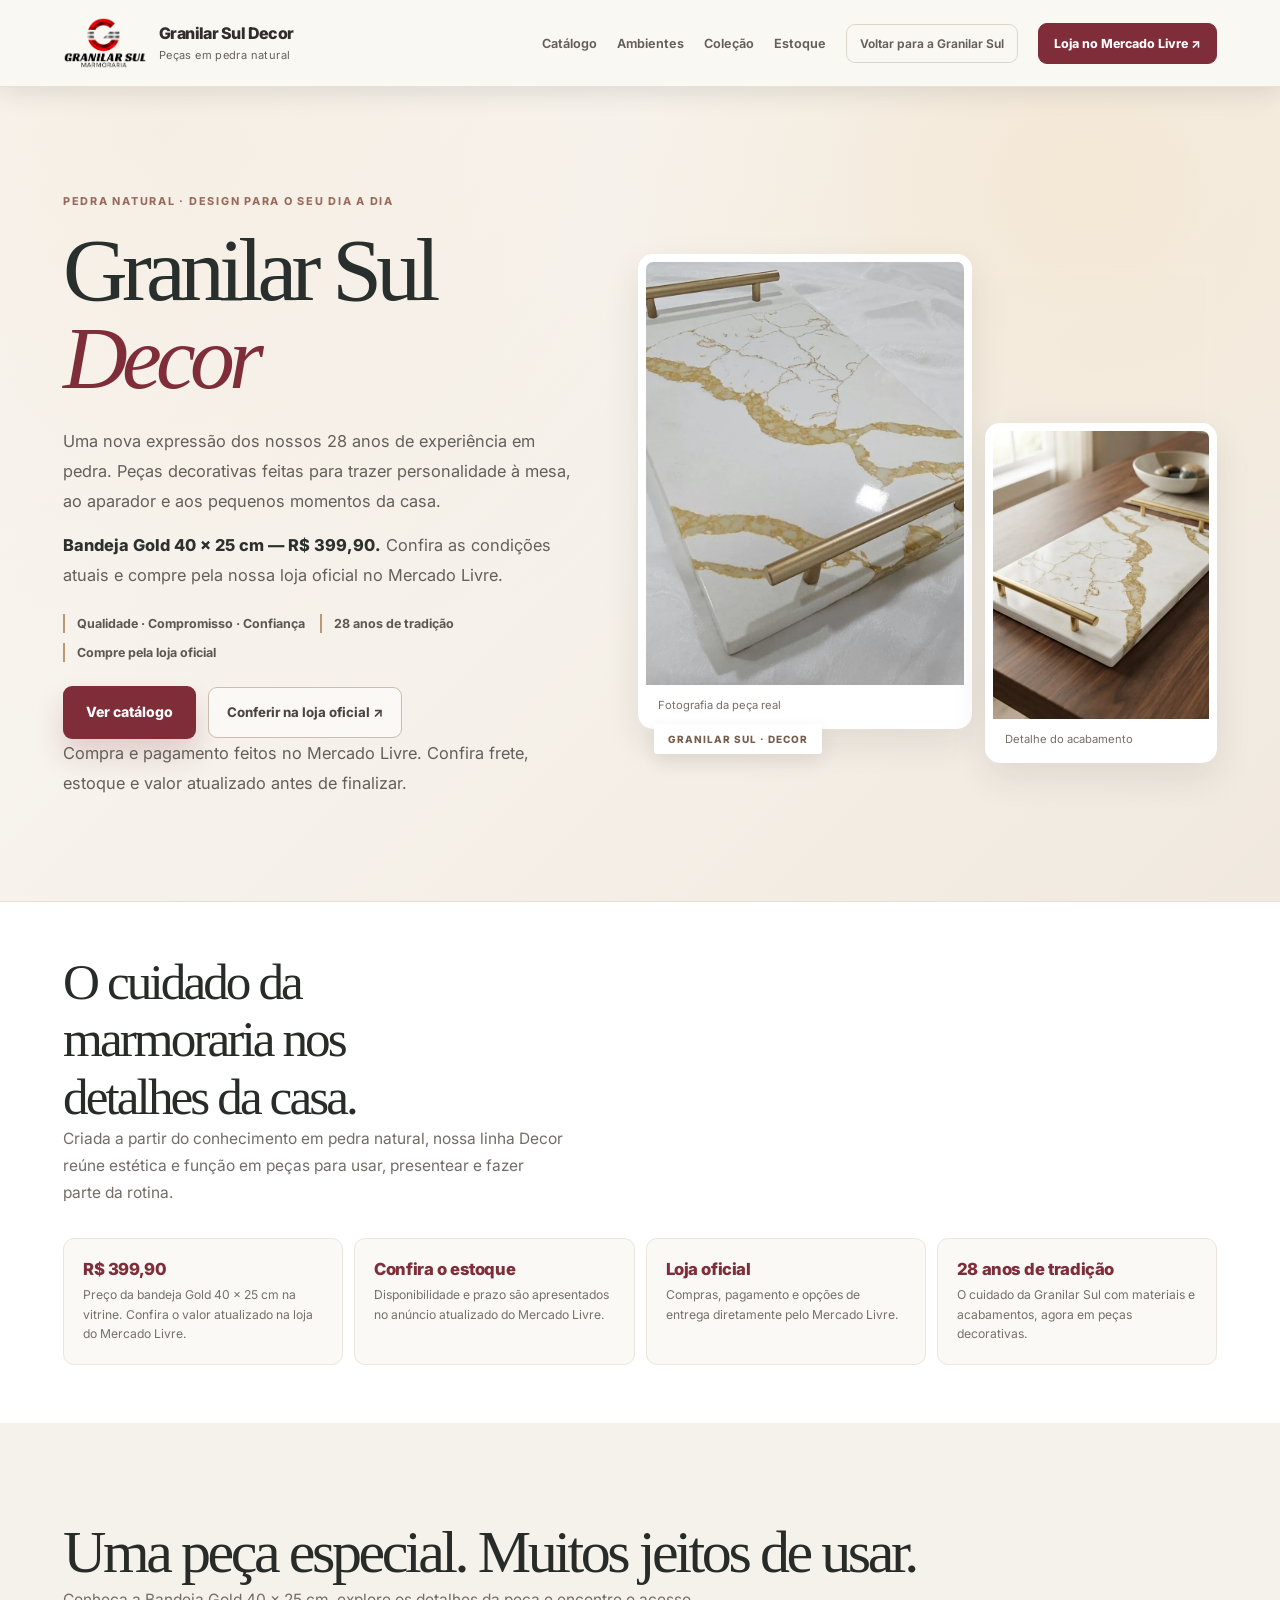
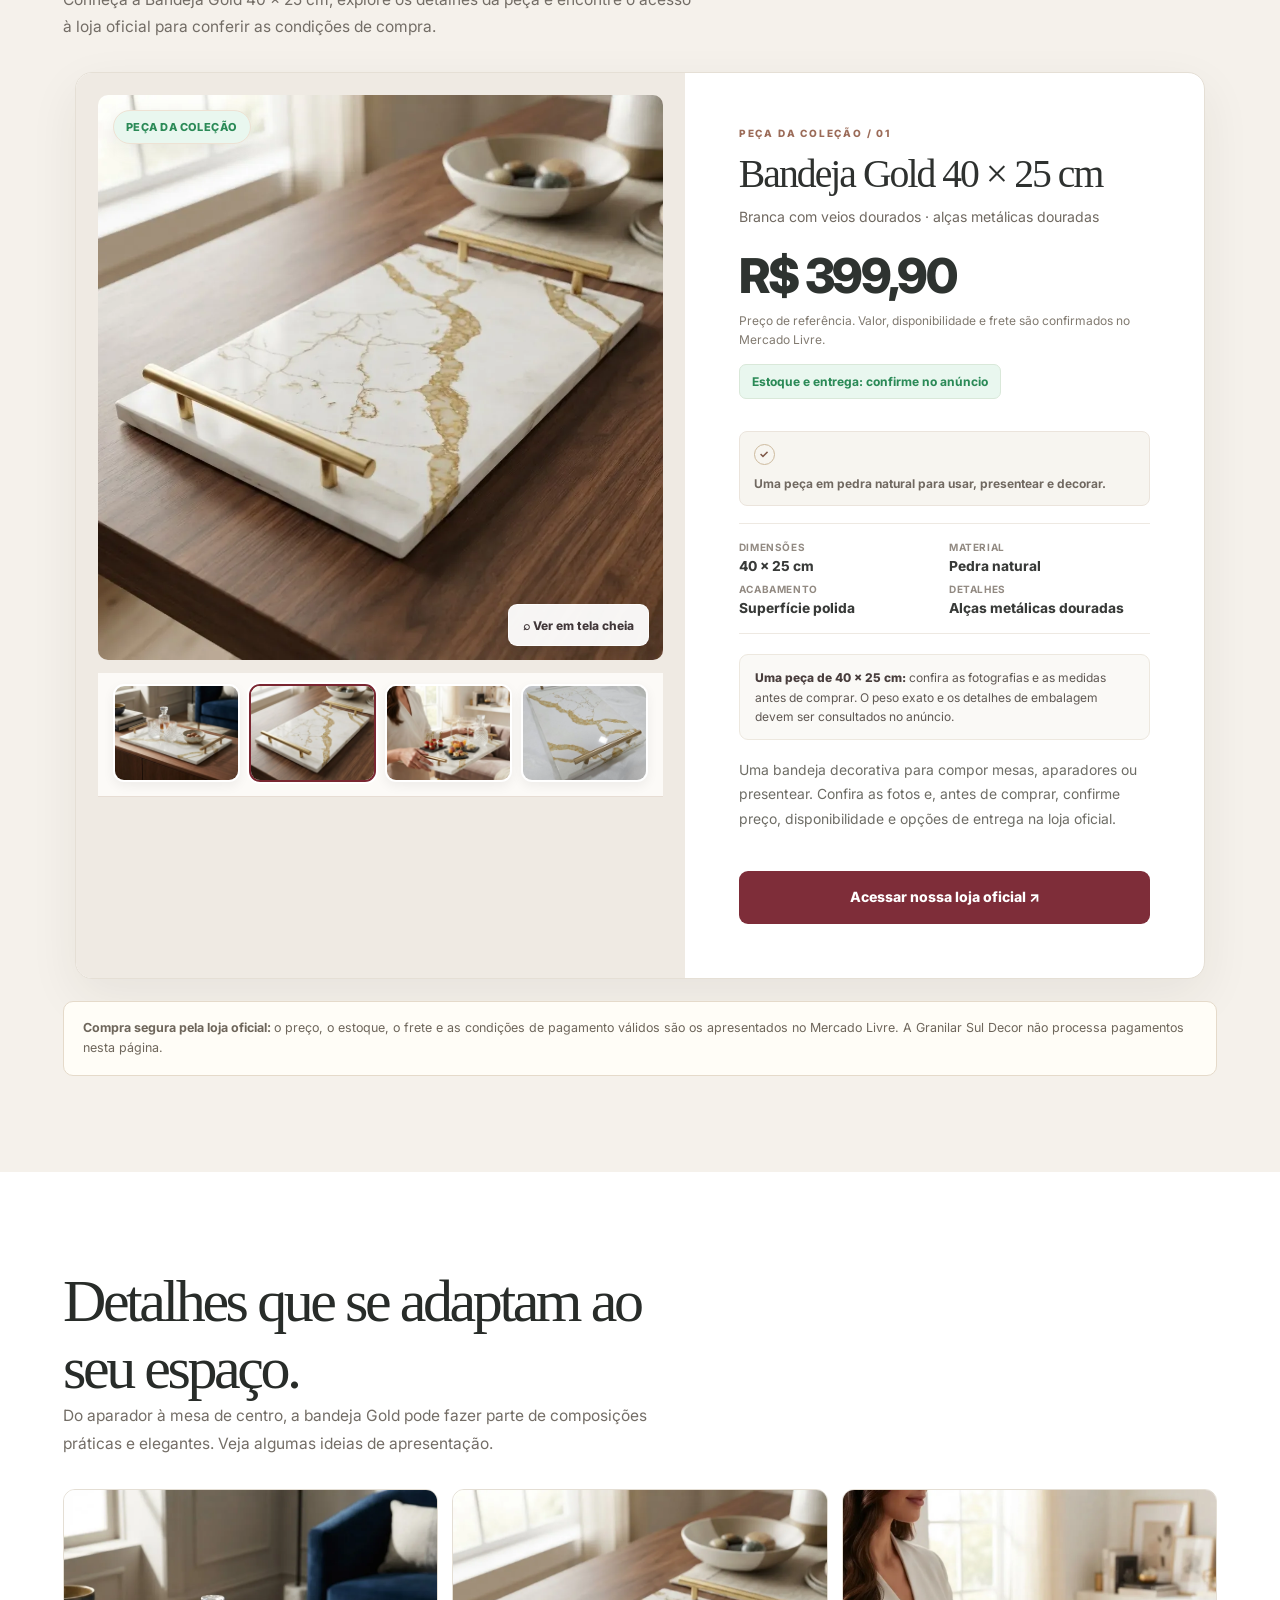
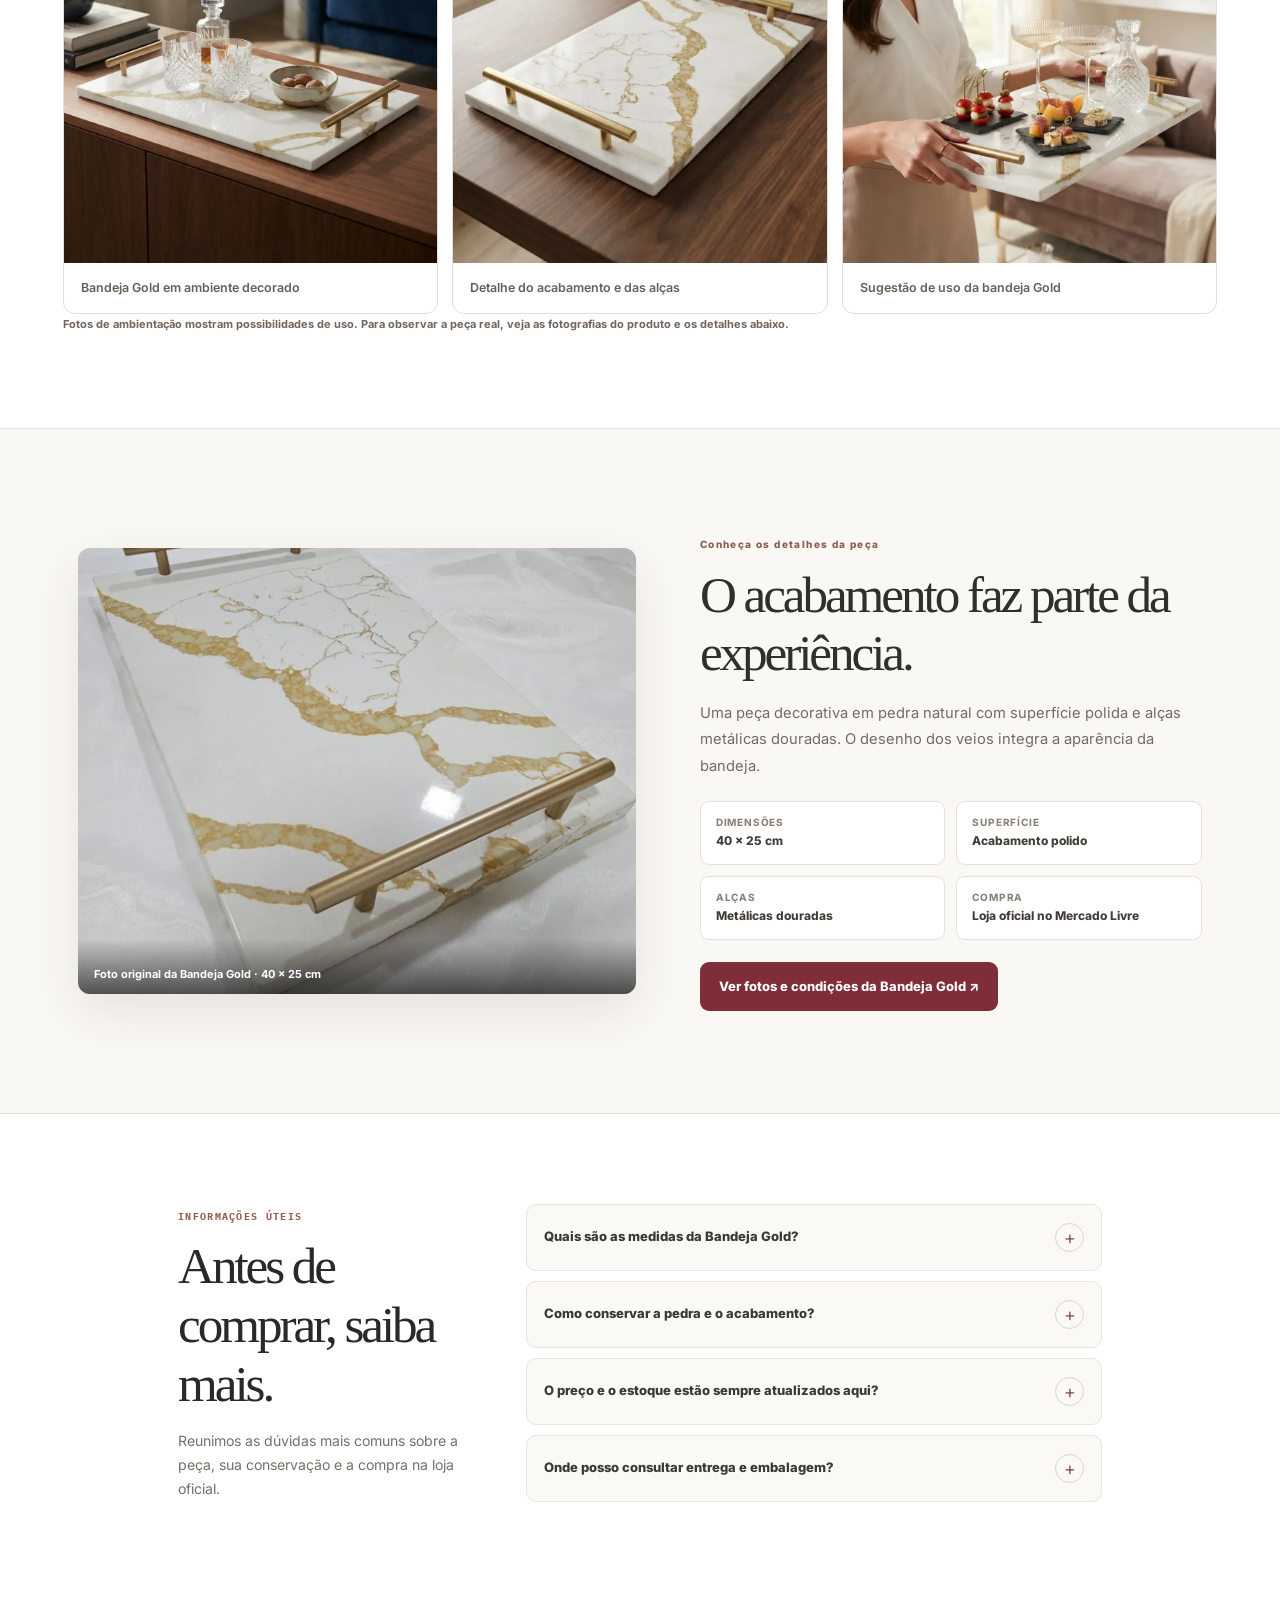
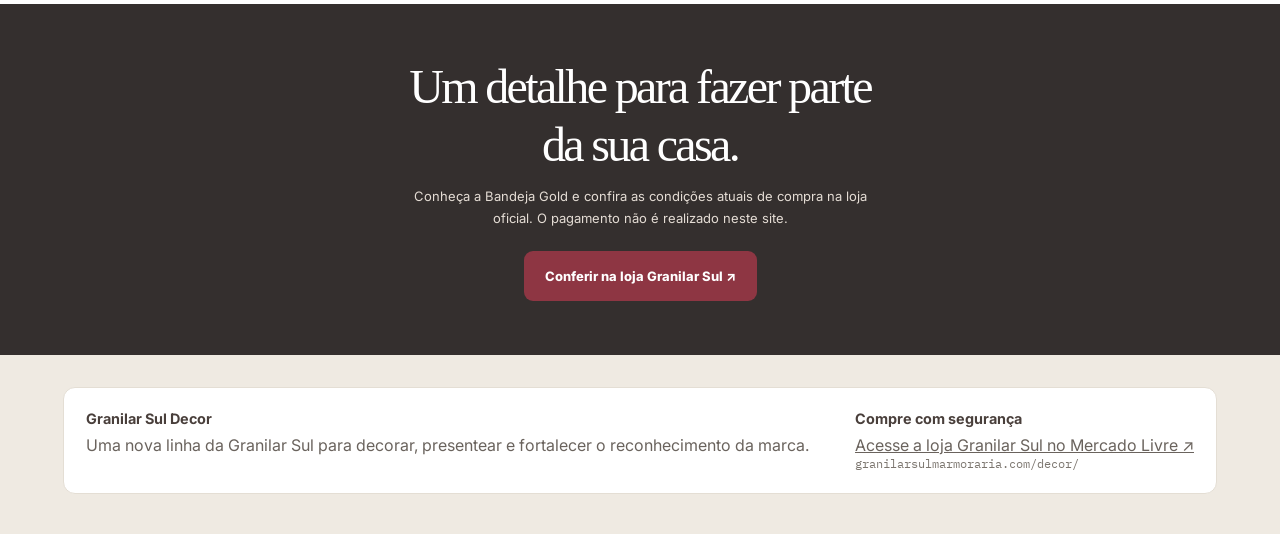
==== commit 69164a53: "Valoriza fotos reais da Bandeja Gold e acrescenta cuidados, FAQ e compra segura" ====
--- a/decor/index.html
+++ b/decor/index.html
@@ -169,9 +169,10 @@
 @media(max-width:380px){.ideas-grid{grid-template-columns:1fr;}}
 </style>
 <link rel="stylesheet" href="./decor-premium.css?v=20261117">
+<link rel="stylesheet" href="./decor-growth.css?v=20261117a">
 <link rel="stylesheet" href="/assets/granilar-navigation.css?v=20261117b">
 <link rel="stylesheet" href="/assets/granilar-visuals.css?v=20261117c">
-<link rel="preload" as="image" href="/assets/granilar-final-20261029/imagem-24.webp"/>
+<link rel="preload" as="image" href="/assets/granilar-final-20261029/imagem-27.webp" fetchpriority="high"/>
 </head>
 <body><noscript><iframe height="0" src="https://www.googletagmanager.com/ns.html?id=GTM-NNWD5M6K" style="display:none;visibility:hidden" width="0"></iframe></noscript>
 <header>
@@ -212,12 +213,12 @@
 <div class="hero-card">
 <div class="hero-card-grid">
 <figure>
-<img alt="Bandeja Gold decorando uma mesa de centro, com copos, garrafa e objetos decorativos" loading="eager" src="/assets/granilar-final-20261029/imagem-24.webp"/>
-<figcaption>Bandeja Gold em ambiente decorado</figcaption>
+<img alt="Fotografia da peça real: Bandeja Gold 40 por 25 centímetros com alças douradas" loading="eager" decoding="async" fetchpriority="high" src="/assets/granilar-final-20261029/imagem-27.webp"/>
+<figcaption>Fotografia da peça real</figcaption>
 </figure>
 <figure>
-<img alt="Bandeja Gold em composição de recepção, com taças e petiscos sobre a pedra branca" loading="lazy" src="/assets/granilar-final-20261029/imagem-25.webp"/>
-<figcaption>Sugestão de uso da bandeja Gold</figcaption>
+<img alt="Detalhe da Bandeja Gold em pedra branca com alças metálicas douradas" loading="lazy" decoding="async" src="/assets/granilar-final-20261029/imagem-26.webp"/>
+<figcaption>Detalhe do acabamento</figcaption>
 </figure>
 </div>
 </div>
@@ -233,7 +234,7 @@
 </div>
 <div class="info-band" id="estoque">
 <div class="item"><strong>R$ 399,90</strong><span>Preço da bandeja Gold 40 × 25 cm na vitrine. Confira o valor atualizado na loja do Mercado Livre.</span></div>
-<div class="item"><strong>Pronta entrega</strong><span>Primeiro modelo produzido e disponível para venda, sujeito ao estoque do anúncio.</span></div>
+<div class="item"><strong>Confira o estoque</strong><span>Disponibilidade e prazo são apresentados no anúncio atualizado do Mercado Livre.</span></div>
 <div class="item"><strong>Loja oficial</strong><span>Compras, pagamento e opções de entrega diretamente pelo Mercado Livre.</span></div>
 <div class="item"><strong>28 anos de tradição</strong><span>O cuidado da Granilar Sul com materiais e acabamentos, agora em peças decorativas.</span></div>
 </div>
@@ -260,12 +261,14 @@
 <p class="product-subtitle">Branca com veios dourados · alças metálicas douradas</p>
 <div aria-label="Preço de referência: 399 reais e 90 centavos" class="product-price">R$ 399,90</div><div class="price-note">Preço de referência. Valor, disponibilidade e frete são confirmados no Mercado Livre.</div>
 <div class="product-stock ready">Estoque e entrega: confirme no anúncio</div>
+<div class="gsd-trust-line">Uma peça em pedra natural para usar, presentear e decorar.</div>
 <div class="gsd-spec-grid" aria-label="Características da peça">
  <div><span>Dimensões</span><strong>40 × 25 cm</strong></div>
  <div><span>Material</span><strong>Pedra natural</strong></div>
  <div><span>Acabamento</span><strong>Superfície polida</strong></div>
  <div><span>Detalhes</span><strong>Alças metálicas douradas</strong></div>
  </div>
+ <div class="gsd-dimensions"><strong>Uma peça de 40 × 25 cm:</strong> confira as fotografias e as medidas antes de comprar. O peso exato e os detalhes de embalagem devem ser consultados no anúncio.</div>
  <p class="product-desc">Uma bandeja decorativa para compor mesas, aparadores ou presentear. Confira as fotos e, antes de comprar, confirme preço, disponibilidade e opções de entrega na loja oficial.</p>
 <div class="product-actions"><a class="btn btn-ml store-link" data-outbound="mercado-livre-loja" href="https://www.mercadolivre.com.br/pagina/granilarsul" rel="noopener noreferrer" target="_blank">Acessar nossa loja oficial ↗</a></div>
 </div>
@@ -277,8 +280,57 @@
 </div>
 <div class="notice"><strong>Compra segura pela loja oficial: </strong>o preço, o estoque, o frete e as condições de pagamento válidos são os apresentados no Mercado Livre. A Granilar Sul Decor não processa pagamentos nesta página.</div>
 </div>
-</section><section class="section photo-story" id="ambientes"><div class="wrap"><div class="section-head"><div><h2>Detalhes que se adaptam ao seu espaço.</h2><p>Do aparador à mesa de centro, a bandeja Gold pode fazer parte de composições práticas e elegantes. Veja algumas ideias de apresentação.</p></div></div><div class="photo-story-grid"><figure class="story-card"><img alt="Bandeja Gold decorando uma mesa de centro, com copos, garrafa e objetos decorativos" decoding="async" loading="lazy" src="/assets/granilar-final-20261029/imagem-24.webp"/><figcaption>Bandeja Gold em ambiente decorado</figcaption></figure><figure class="story-card"><img alt="Bandeja Gold em pedra branca com veios dourados e alças metálicas douradas, sobre mesa de madeira" decoding="async" loading="lazy" src="/assets/granilar-final-20261029/imagem-26.webp"/><figcaption>Detalhe do acabamento e das alças</figcaption></figure><figure class="story-card"><img alt="Bandeja Gold em composição de recepção, com taças e petiscos sobre a pedra branca" decoding="async" loading="lazy" src="/assets/granilar-final-20261029/imagem-25.webp"/><figcaption>Sugestão de uso da bandeja Gold</figcaption></figure></div></div></section>
-
+</section><section class="section photo-story" id="ambientes"><div class="wrap"><div class="section-head"><div><h2>Detalhes que se adaptam ao seu espaço.</h2><p>Do aparador à mesa de centro, a bandeja Gold pode fazer parte de composições práticas e elegantes. Veja algumas ideias de apresentação.</p></div></div><div class="photo-story-grid"><figure class="story-card"><img alt="Bandeja Gold decorando uma mesa de centro, com copos, garrafa e objetos decorativos" decoding="async" loading="lazy" src="/assets/granilar-final-20261029/imagem-24.webp"/><figcaption>Bandeja Gold em ambiente decorado</figcaption></figure><figure class="story-card"><img alt="Bandeja Gold em pedra branca com veios dourados e alças metálicas douradas, sobre mesa de madeira" decoding="async" loading="lazy" src="/assets/granilar-final-20261029/imagem-26.webp"/><figcaption>Detalhe do acabamento e das alças</figcaption></figure><figure class="story-card"><img alt="Bandeja Gold em composição de recepção, com taças e petiscos sobre a pedra branca" decoding="async" loading="lazy" src="/assets/granilar-final-20261029/imagem-25.webp"/><figcaption>Sugestão de uso da bandeja Gold</figcaption></figure></div><p class="gsd-photo-guide">Fotos de ambientação mostram possibilidades de uso. Para observar a peça real, veja as fotografias do produto e os detalhes abaixo.</p></div></section>
+
+<section class="gsd-detail-section" id="detalhes" aria-labelledby="gsd-detail-title">
+ <div class="gsd-detail-inner">
+  <figure class="gsd-detail-photo">
+   <img src="/assets/granilar-final-20261029/imagem-27.webp" loading="lazy" decoding="async" alt="Foto original da Bandeja Gold com alças metálicas douradas">
+   <figcaption>Foto original da Bandeja Gold · 40 × 25 cm</figcaption>
+  </figure>
+  <div class="gsd-detail-copy">
+   <span class="gsd-detail-eyebrow">Conheça os detalhes da peça</span>
+   <h2 id="gsd-detail-title">O acabamento faz parte da experiência.</h2>
+   <p>Uma peça decorativa em pedra natural com superfície polida e alças metálicas douradas. O desenho dos veios integra a aparência da bandeja.</p>
+   <div class="gsd-detail-points">
+    <div><span>Dimensões</span><strong>40 × 25 cm</strong></div>
+    <div><span>Superfície</span><strong>Acabamento polido</strong></div>
+    <div><span>Alças</span><strong>Metálicas douradas</strong></div>
+    <div><span>Compra</span><strong>Loja oficial no Mercado Livre</strong></div>
+   </div>
+   <a href="#catalogo">Ver fotos e condições da Bandeja Gold ↗</a>
+  </div>
+ </div>
+</section>
+
+<section class="gsd-faq" id="cuidados" aria-labelledby="gsd-faq-title">
+ <div class="gsd-faq-inner">
+  <div class="gsd-faq-heading">
+   <span>Informações úteis</span>
+   <h2 id="gsd-faq-title">Antes de comprar, saiba mais.</h2>
+   <p>Reunimos as dúvidas mais comuns sobre a peça, sua conservação e a compra na loja oficial.</p>
+  </div>
+  <div class="gsd-faq-list">
+   <details><summary>Quais são as medidas da Bandeja Gold?</summary>
+    <p>As dimensões informadas são 40 × 25 cm. Para conferir o peso e outras especificações, consulte os detalhes atualizados do anúncio.</p>
+   </details>
+   <details><summary>Como conservar a pedra e o acabamento?</summary>
+    <p>Para a limpeza cotidiana, prefira um pano macio levemente umedecido e seque a peça após o uso. Evite produtos ácidos, abrasivos e impactos nas bordas. Para orientações específicas de conservação da pedra, consulte nossa equipe.</p>
+   </details>
+   <details><summary>O preço e o estoque estão sempre atualizados aqui?</summary>
+    <p>Não. O preço exibido nesta página é uma referência. O valor, a disponibilidade, o frete e os prazos válidos são os informados na <a data-outbound="mercado-livre-loja" href="https://www.mercadolivre.com.br/pagina/granilarsul" rel="noopener noreferrer" target="_blank">loja oficial do Mercado Livre</a>.</p>
+   </details>
+   <details><summary>Onde posso consultar entrega e embalagem?</summary>
+    <p>Confira o anúncio oficial antes de finalizar a compra. As condições de entrega, medidas de embalagem e demais características podem variar conforme o anúncio e a disponibilidade.</p>
+   </details>
+  </div>
+ </div>
+</section>
+<section class="gsd-footer-conversion" aria-labelledby="gsd-conversion-title">
+ <h2 id="gsd-conversion-title">Um detalhe para fazer parte da sua casa.</h2>
+ <p>Conheça a Bandeja Gold e confira as condições atuais de compra na loja oficial. O pagamento não é realizado neste site.</p>
+ <a data-outbound="mercado-livre-loja" href="https://www.mercadolivre.com.br/pagina/granilarsul" rel="noopener noreferrer" target="_blank">Conferir na loja Granilar Sul ↗</a>
+</section>
 <footer class="footer">
 <div class="wrap">
 <div class="footer-box">
@@ -328,5 +380,6 @@
 </script>
 <script src="/assets/granilar-navigation.js?v=20261117b" defer></script>
 <script src="/assets/granilar-visuals.js?v=20261117c" defer></script>
+<script src="./decor-growth.js?v=20261117a" defer></script>
 </body>
 </html>
--- a/decor/decor-growth.css
+++ b/decor/decor-growth.css
@@ -0,0 +1,56 @@
+/* Granilar Sul Decor | Ficha de produto, orientações e fotografias reais */
+.gsd-trust-line{display:flex;align-items:center;gap:9px;flex-wrap:wrap;padding:12px 14px;background:#f7f5f0;border:1px solid #ebe4dc;border-radius:8px;color:#706860;font:690 12px/1.6 Inter,Arial,sans-serif;margin:13px 0 17px}
+.gsd-trust-line::before{content:'✓';display:inline-grid;place-items:center;border:1px solid #cdba9e;border-radius:50%;width:19px;height:19px;color:#7e5747;font-size:11px}
+.gsd-photo-guide{font:710 11px/1.5 Inter,Arial,sans-serif;color:#72665e;margin:2px 0 0;padding:0}
+.gsd-dimensions{padding:13px 15px;border-radius:9px;background:#faf9f6;border:1px solid #ede8df;margin-bottom:18px;color:#5f5853;font-size:12px;line-height:1.6}
+.gsd-dimensions strong{color:#493e3d;font-weight:800}
+.gsd-detail-section{background:#faf8f4;border-top:1px solid #ede5dc;border-bottom:1px solid #e7ded4;padding:clamp(65px,8vw,108px) 0}
+.gsd-detail-inner{max-width:1200px;margin:0 auto;padding:0 clamp(20px,3vw,38px);display:grid;grid-template-columns:minmax(0,1fr) minmax(0,.9fr);gap:clamp(25px,5vw,70px);align-items:center}
+.gsd-detail-photo{position:relative;overflow:hidden;border-radius:12px;box-shadow:0 18px 50px #36261d19;margin:0}
+.gsd-detail-photo img{display:block;width:100%;height:auto;aspect-ratio:5/4;object-fit:cover}
+.gsd-detail-photo figcaption{position:absolute;bottom:0;left:0;right:0;padding:28px 16px 13px;background:linear-gradient(0deg,#1b1b19ae,transparent);font-size:11px;font-weight:700;color:#fff}
+.gsd-detail-eyebrow{font-size:10px;font-weight:800;letter-spacing:.14em;color:#8d5b50}
+.gsd-detail-copy h2{font-family:Georgia,'Times New Roman',serif;font-size:clamp(2.25rem,4vw,3.5rem);letter-spacing:-.06em;font-weight:500;line-height:1.13;margin:14px 0 18px;color:#302f2c}
+.gsd-detail-copy p{font-size:.92rem;line-height:1.8;color:#726b64;max-width:55ch}
+.gsd-detail-points{display:grid;grid-template-columns:1fr 1fr;gap:11px;margin:22px 0}
+.gsd-detail-points>div{background:#fff;border:1px solid #e8e1d8;padding:14px 15px;border-radius:9px}
+.gsd-detail-points span{font-size:10px;letter-spacing:.08em;display:block;color:#8c8077;font-weight:750;text-transform:uppercase;margin-bottom:5px}
+.gsd-detail-points strong{display:block;font-size:12px;line-height:1.4;color:#423b36;font-weight:770}
+.gsd-detail-copy a{display:inline-flex;align-items:center;justify-content:center;gap:9px;text-decoration:none;background:#7e2d39;color:#fff;font-size:13px;line-height:1.4;font-weight:780;min-height:49px;padding:12px 19px;border-radius:9px}
+.gsd-detail-copy a:hover{background:#63232e}
+.gsd-faq{padding:clamp(65px,7vw,100px) 0;background:#fff}
+.gsd-faq-inner{max-width:1000px;margin:0 auto;padding:0 clamp(20px,3vw,38px);display:grid;grid-template-columns:.68fr 1.32fr;gap:clamp(20px,4vw,60px)}
+.gsd-faq-heading span{font:770 10px 'IBM Plex Mono',monospace;letter-spacing:.13em;color:#995b50;text-transform:uppercase}
+.gsd-faq-heading h2{font-family:Georgia,'Times New Roman',serif;font-size:clamp(2rem,4vw,3.2rem);font-weight:500;letter-spacing:-.06em;line-height:1.16;margin:12px 0 15px;text-transform:none}
+.gsd-faq-heading p{color:#756f68;font-size:.88rem;line-height:1.7}
+.gsd-faq-list{display:flex;flex-direction:column;gap:10px}
+.gsd-faq-list details{background:#faf9f6;border:1px solid #e9e4dd;border-radius:10px;padding:0 17px}
+.gsd-faq-list details[open]{background:#fff;border-color:#dbd1c5}
+.gsd-faq-list summary{cursor:pointer;list-style:none;display:flex;align-items:center;justify-content:space-between;gap:16px;padding:18px 0;font-size:13px;font-weight:800;color:#393a37;line-height:1.5}
+.gsd-faq-list summary::-webkit-details-marker{display:none}
+.gsd-faq-list summary::after{content:'+';display:grid;place-items:center;width:27px;height:27px;flex:none;border:1px solid #dfd5c8;border-radius:50%;font-size:18px;color:#855562;font-weight:400}
+.gsd-faq-list details[open] summary::after{content:'−'}
+.gsd-faq-list details p{margin:0 0 18px;color:#716d66;font-size:12px;line-height:1.75}
+.gsd-faq-list a{color:#863441;text-decoration:underline;text-underline-offset:3px}
+.gsd-faq-list summary:focus-visible{outline:3px solid #d9a2ab;outline-offset:2px}
+.gsd-footer-conversion{background:#342f2e;text-align:center;color:#fff;padding:54px 20px}
+.gsd-footer-conversion h2{font-family:Georgia,'Times New Roman',serif;font-size:clamp(2rem,4vw,3rem);letter-spacing:-.055em;font-weight:500;line-height:1.2;margin:0 auto 12px;max-width:20ch}
+.gsd-footer-conversion p{color:#e5ddd5;font-size:13px;max-width:58ch;margin:0 auto 21px;line-height:1.7}
+.gsd-footer-conversion a{display:inline-flex;justify-content:center;align-items:center;min-height:50px;border-radius:9px;padding:12px 21px;background:#8e3643;color:#fff;text-decoration:none;font-size:13px;font-weight:770}
+.gsd-footer-conversion a:hover{background:#a23e4e}
+@media(max-width:850px){
+ .gsd-detail-inner{grid-template-columns:1fr;gap:26px}
+ .gsd-detail-photo img{aspect-ratio:16/10}
+ .gsd-faq-inner{grid-template-columns:1fr;gap:21px}
+}
+@media(max-width:560px){
+ .gsd-detail-section,.gsd-faq{padding:60px 0}
+ .gsd-detail-photo img{aspect-ratio:4/3}
+ .gsd-detail-points{gap:7px}
+ .gsd-detail-points>div{padding:12px}
+ .gsd-faq-list details{padding:0 14px}
+ .gsd-faq-list summary{font-size:12px}
+ .gsd-detail-copy a{width:100%}
+ .gsd-footer-conversion{padding:50px 20px}
+ .gsd-footer-conversion a{width:100%;max-width:350px}
+}
--- a/assets/granilar-visuals.css
+++ b/assets/granilar-visuals.css
@@ -89,6 +89,13 @@
  .gs-lightbox-caption{padding:0 4px;flex-wrap:wrap;gap:4px;font-size:11px}
  .gsd-zoom-product{right:10px;bottom:10px;font-size:11px}
 }
+@media(max-width:390px){
+ .material-card .gs-material-preview::after{content:'⌕';font-size:16px;line-height:1;padding:6px 8px}
+ .material-card .gs-compare-btn{font-size:9px;padding:7px 6px}
+ .material-card .m-label{min-height:67px;padding:18px 8px 9px!important}
+ .material-card .m-name{font-size:.73rem!important}
+ .material-card .m-spec{font-size:.61rem!important}
+}
 @media(prefers-reduced-motion:reduce){
  .gs-lightbox,.gs-photo-open,.gs-material-preview{scroll-behavior:auto}
 }
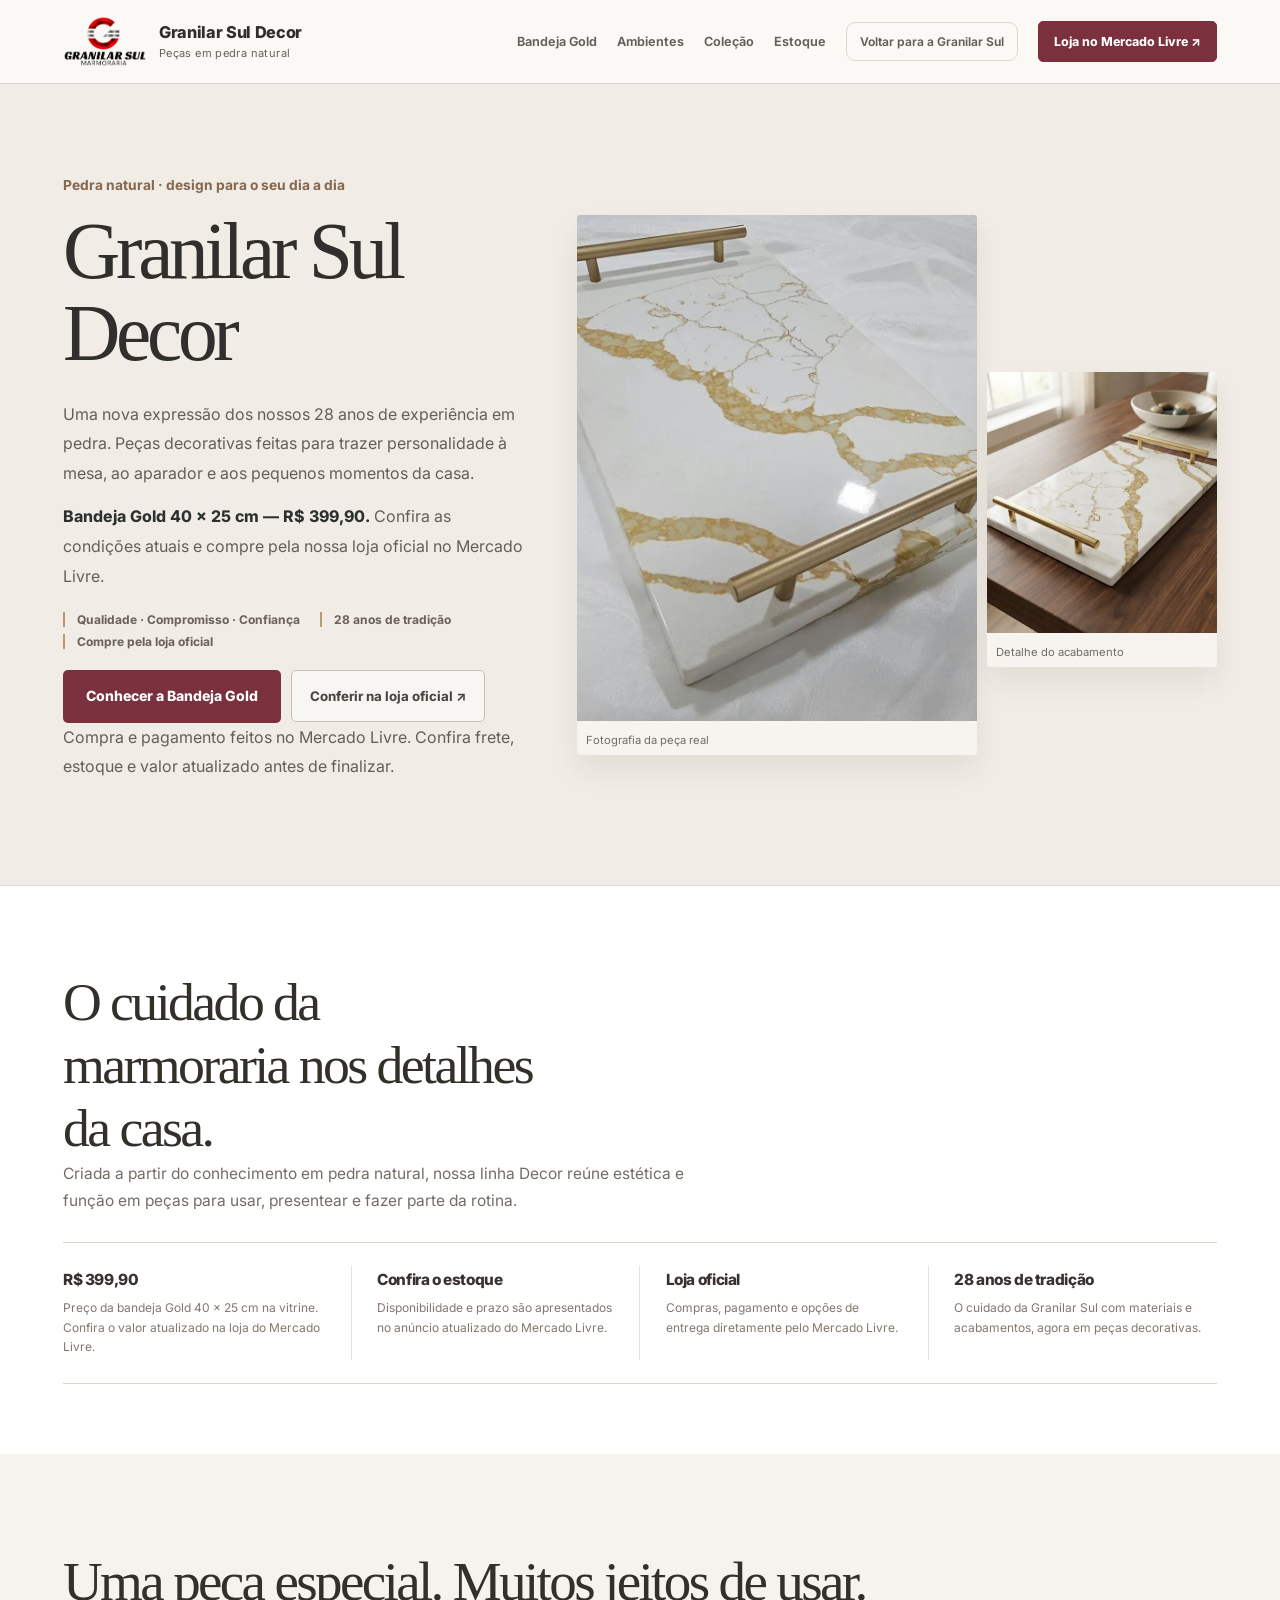
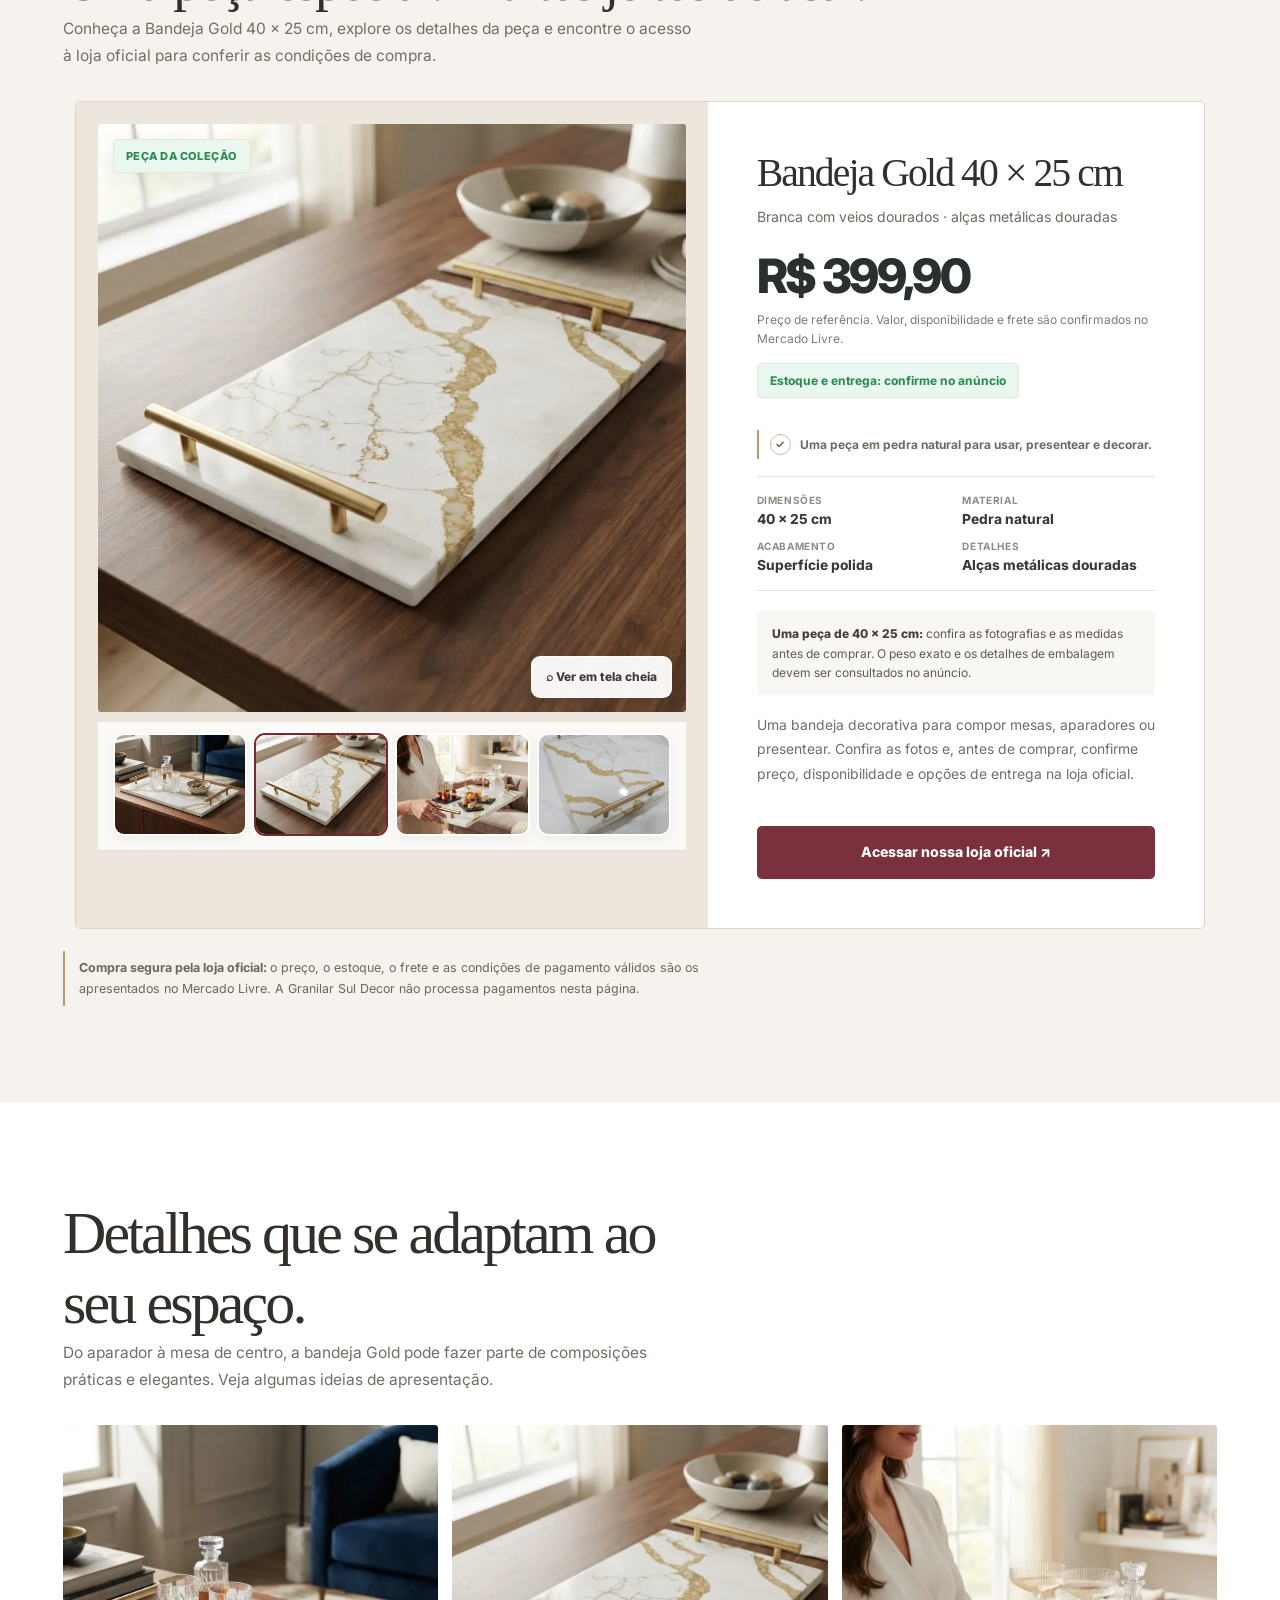
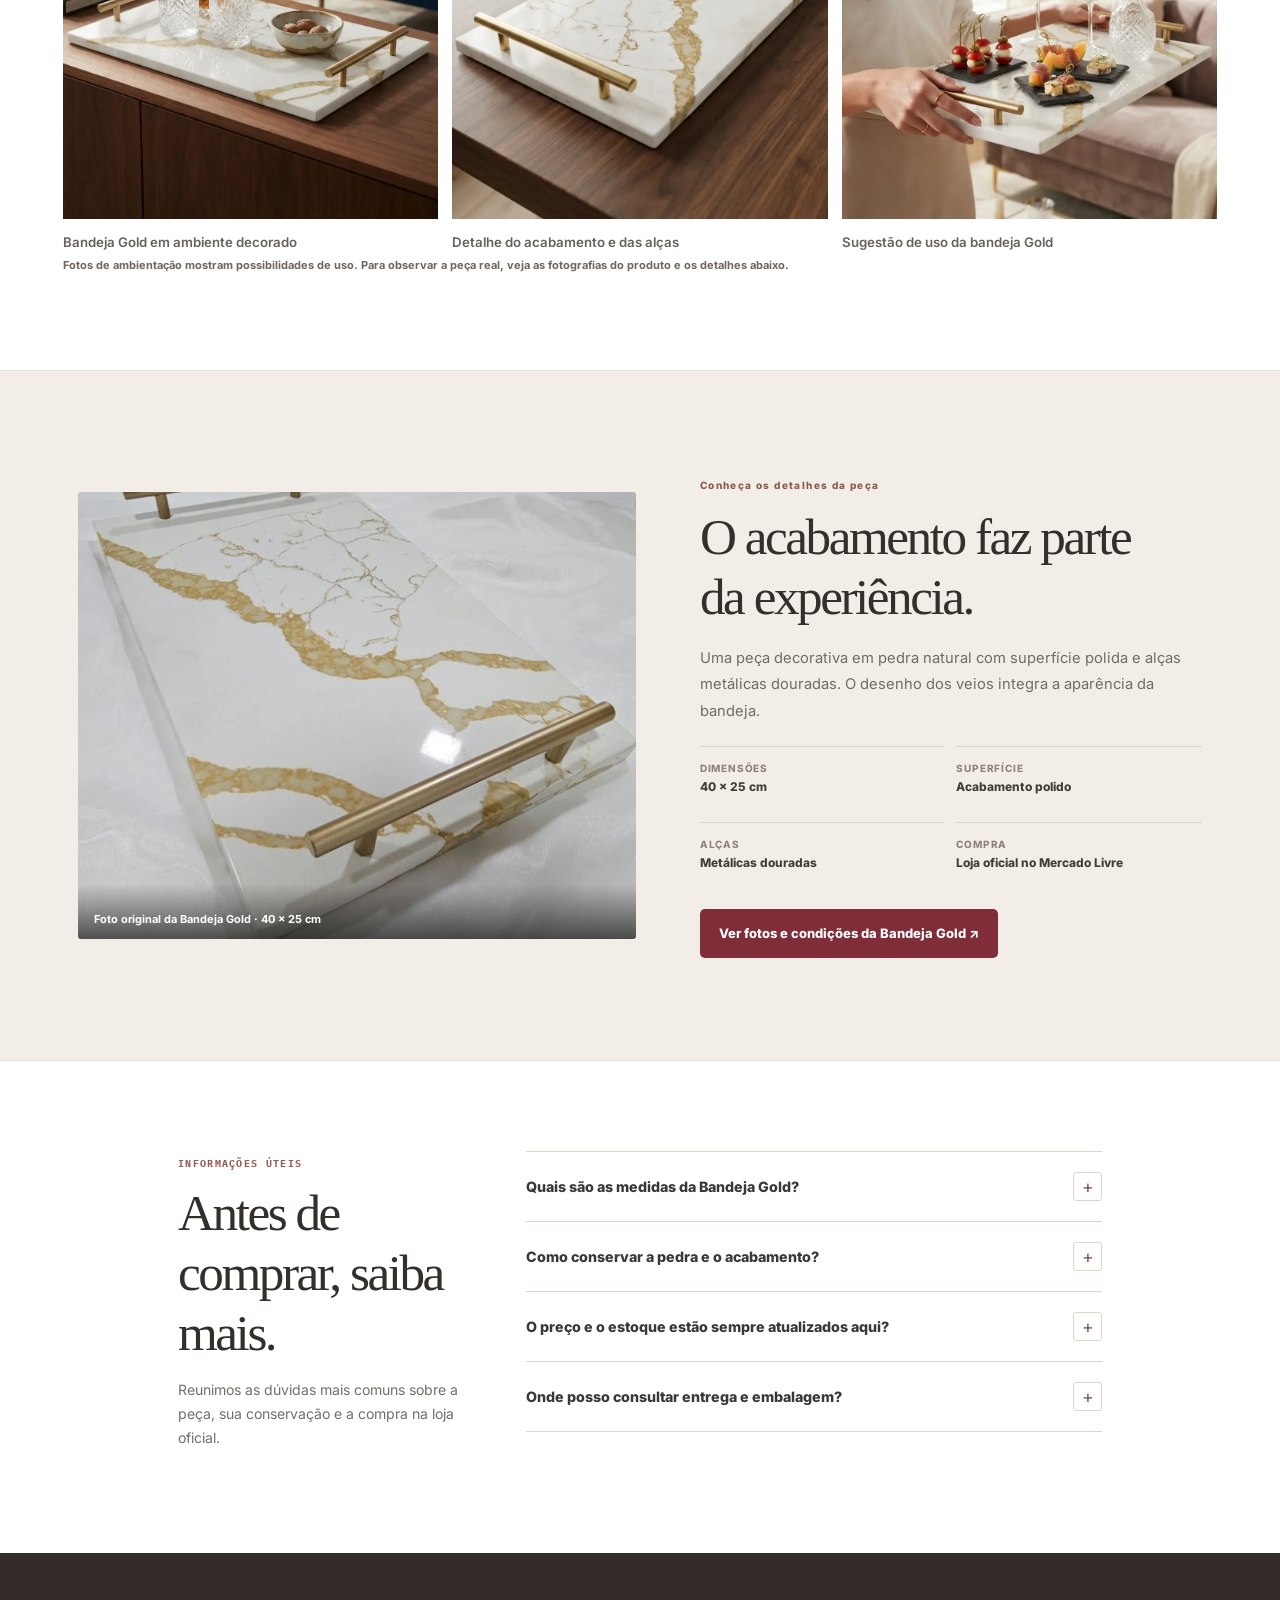
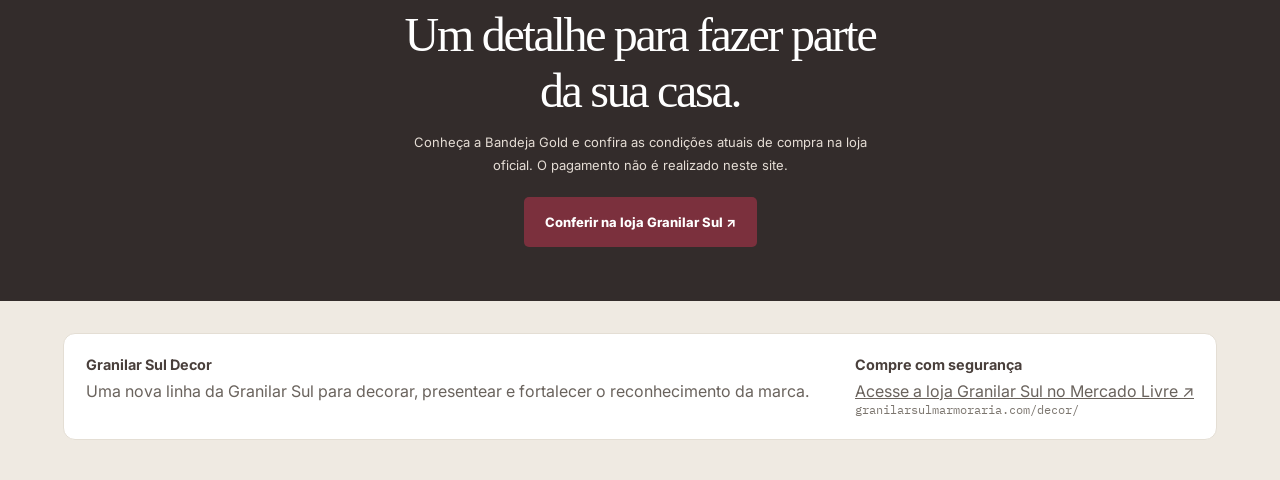
==== commit 48b720d1: "Revisão frontend-design: apresentação de produto da Decor" ====
--- a/decor/index.html
+++ b/decor/index.html
@@ -172,6 +172,7 @@
 <link rel="stylesheet" href="./decor-growth.css?v=20261117a">
 <link rel="stylesheet" href="/assets/granilar-navigation.css?v=20261117b">
 <link rel="stylesheet" href="/assets/granilar-visuals.css?v=20261117c">
+<link rel="stylesheet" href="./decor-art-direction.css?v=20261118r1">
 <link rel="preload" as="image" href="/assets/granilar-final-20261029/imagem-27.webp" fetchpriority="high"/>
 </head>
 <body><noscript><iframe height="0" src="https://www.googletagmanager.com/ns.html?id=GTM-NNWD5M6K" style="display:none;visibility:hidden" width="0"></iframe></noscript>
@@ -185,7 +186,7 @@
 </div>
 </a>
 <nav class="nav"><a class="shop-top-link" data-outbound="mercado-livre-loja" href="https://www.mercadolivre.com.br/pagina/granilarsul" rel="noopener noreferrer" target="_blank">Loja no Mercado Livre ↗</a>
-<a href="#catalogo">Catálogo</a><a href="#ambientes">Ambientes</a>
+<a href="#catalogo">Bandeja Gold</a><a href="#ambientes">Ambientes</a>
 <a href="#colecao">Coleção</a>
 <a href="#estoque">Estoque</a>
 <a class="back-link" href="../">Voltar para a Granilar Sul</a>
@@ -205,7 +206,7 @@
 <span>Compre pela loja oficial</span>
 </div>
 <div class="cta-row">
-<a class="btn-main" href="#catalogo">Ver catálogo</a>
+<a class="btn-main" href="#catalogo">Conhecer a Bandeja Gold</a>
 <a class="btn-second" data-outbound="mercado-livre-loja" href="https://www.mercadolivre.com.br/pagina/granilarsul" rel="noopener noreferrer" target="_blank">Conferir na loja oficial ↗</a>
 </div>
 <p class="gsd-hero-note">Compra e pagamento feitos no Mercado Livre. Confira frete, estoque e valor atualizado antes de finalizar.</p>
@@ -252,7 +253,7 @@
 <article class="product-card">
 <div class="product-gallery">
 <div class="product-media">
-<img alt="Bandeja Gold em pedra branca com veios dourados e alças metálicas douradas, sobre mesa de madeira" decoding="async" id="decor-gallery-main" loading="eager" src="/assets/granilar-final-20261029/imagem-26.webp"/>
+<img alt="Bandeja Gold em pedra branca com veios dourados e alças metálicas douradas, sobre mesa de madeira" decoding="async" id="decor-gallery-main" loading="lazy" src="/assets/granilar-final-20261029/imagem-26.webp"/>
 <span class="product-badge ready">Peça da coleção</span>
 </div><div aria-label="Selecionar fotografia da bandeja Gold" class="product-thumb-strip" role="group"><button aria-label="Ver foto 1: Bandeja Gold em ambiente decorado" aria-pressed="false" class="thumb" data-gallery-index="0" type="button"><img alt="" loading="lazy" src="/assets/granilar-final-20261029/imagem-24.webp"/></button><button aria-label="Ver foto 2: Detalhe do acabamento e das alças" aria-pressed="true" class="thumb active" data-gallery-index="1" type="button"><img alt="" loading="lazy" src="/assets/granilar-final-20261029/imagem-26.webp"/></button><button aria-label="Ver foto 3: Sugestão de uso da bandeja Gold" aria-pressed="false" class="thumb" data-gallery-index="2" type="button"><img alt="" loading="lazy" src="/assets/granilar-final-20261029/imagem-25.webp"/></button><button aria-label="Ver foto 4: Foto original da peça" aria-pressed="false" class="thumb" data-gallery-index="3" type="button"><img alt="" loading="lazy" src="/assets/granilar-final-20261029/imagem-27.webp"/></button></div>
 </div><!-- /product-gallery -->
@@ -378,7 +379,7 @@
  });
 });
 </script>
-<script src="/assets/granilar-navigation.js?v=20261117b" defer></script>
+<script src="/assets/granilar-navigation.js?v=20261117e" defer></script>
 <script src="/assets/granilar-visuals.js?v=20261117c" defer></script>
 <script src="./decor-growth.js?v=20261117a" defer></script>
 </body>
--- a/decor/decor-art-direction.css
+++ b/decor/decor-art-direction.css
@@ -0,0 +1,177 @@
+/* Granilar Sul Decor | Revisão editorial 18 nov 2026.
+   Direção: peça real e pedra natural, não vitrine genérica de e-commerce.
+   Mantém checkout exclusivamente no Mercado Livre e galeria funcional. */
+:root{
+ --gdr-paper:#FBFAF7;
+ --gdr-ivory:#F1ECE5;
+ --gdr-ink:#302F2B;
+ --gdr-muted:#6F6860;
+ --gdr-oxblood:#7B303D;
+ --gdr-rule:#DDD5CA;
+ --gdr-bronze:#B79B70;
+}
+body{background:var(--gdr-paper);color:var(--gdr-ink)}
+header{background:rgba(251,249,245,.97);border-bottom:1px solid var(--gdr-rule);box-shadow:none}
+.header-inner{min-height:83px}
+.brand-text strong{font-size:1.02rem;font-weight:790;letter-spacing:-.02em}
+.nav .shop-top-link,.btn-main,.btn.btn-ml,.gsd-footer-conversion a{background:var(--gdr-oxblood);border-radius:5px;box-shadow:none}
+.nav .shop-top-link:hover,.btn-main:hover,.btn.btn-ml:hover{background:#63222F}
+.hero{
+ background:var(--gdr-ivory);
+ border-bottom:1px solid #E4DCD1;
+ padding-block:clamp(57px,7vw,92px);
+}
+.hero::before{display:none}
+.hero-grid{grid-template-columns:minmax(0,.84fr) minmax(0,1.16fr);gap:clamp(28px,4vw,60px)}
+.hero .eyebrow{
+ font-family:Inter,-apple-system,BlinkMacSystemFont,'Segoe UI',sans-serif;
+ font-size:.86rem;font-weight:720;color:#866950;
+ letter-spacing:0;text-transform:none;line-height:1.5;margin-bottom:16px;
+}
+.hero h1{
+ font-family:Georgia,'Times New Roman',serif;
+ font-size:clamp(3.3rem,6.2vw,5.7rem);
+ color:#302F2D;
+ font-weight:400;
+ letter-spacing:-.054em;
+ line-height:1.03;
+ margin-bottom:25px;
+ max-width:12ch;
+}
+.hero h1 em{font:inherit;color:inherit}
+.hero p{max-width:52ch;color:#645F58;font-size:1rem;line-height:1.85}
+.hero p strong{font-weight:760}
+.hero-points{display:flex;gap:7px 20px;flex-wrap:wrap;margin:21px 0}
+.hero-points span{
+ padding:0 0 0 12px;border:0;border-left:2px solid #B69A74;border-radius:0;
+ font-size:.75rem;background:none;color:#6C645B;font-weight:730;
+}
+.cta-row{gap:10px}
+.cta-row .btn-main,.cta-row .btn-second{border-radius:5px;min-height:52px}
+.gsd-hero-note{font-size:.73rem;max-width:52ch;line-height:1.6}
+.hero-card{position:relative;max-width:680px}
+.hero-card::after{display:none}
+.hero-card-grid{grid-template-columns:minmax(0,1.25fr) minmax(0,.72fr);gap:10px;align-items:center}
+.hero-card figure{
+ border:0;border-radius:3px;
+ background:#F7F4EF;
+ box-shadow:0 15px 30px #2E281F14;
+}
+.hero-card figure:first-child{transform:none}
+.hero-card figure:last-child{transform:translateY(35px)}
+.hero-card figure:first-child img{aspect-ratio:3/3.8}
+.hero-card figure:last-child img{aspect-ratio:3/3.4}
+.hero-card figcaption{font-size:.7rem;line-height:1.5;padding:11px 9px 6px;color:#736A60}
+.section-head h2,.gsd-detail-copy h2,.gsd-faq-heading h2,.gsd-footer-conversion h2{
+ font-family:Georgia,'Times New Roman',serif;
+ font-weight:400;
+ letter-spacing:-.048em;
+ line-height:1.17;
+ color:#332F2B;
+}
+#colecao{background:#fff;padding-top:clamp(55px,7vw,85px);padding-bottom:clamp(47px,6vw,70px)}
+#colecao .section-head{margin-bottom:28px}
+#colecao .section-head h2{font-size:clamp(2.15rem,4.2vw,3.5rem);max-width:18ch}
+#colecao .section-head p{max-width:66ch}
+.info-band{
+ display:grid;
+ grid-template-columns:repeat(4,minmax(0,1fr));
+ gap:0;margin-top:25px;
+ padding:23px 0;
+ border-top:1px solid var(--gdr-rule);
+ border-bottom:1px solid var(--gdr-rule);
+}
+.info-band .item{
+ background:transparent;border:0;border-right:1px solid #E8E1D8;
+ border-radius:0;box-shadow:none;padding:4px clamp(12px,2vw,27px);
+ min-width:0;gap:7px;
+}
+.info-band .item:first-child{padding-left:0}
+.info-band .item:last-child{padding-right:0;border-right:0}
+.info-band strong{
+ color:#37312F;font-size:clamp(.95rem,1.2vw,1.18rem);
+ line-height:1.35;font-weight:790;letter-spacing:-.025em;
+}
+.info-band span{color:#81786F;font-size:.75rem;line-height:1.62}
+#catalogo{background:#F6F3EE}
+#catalogo .section-head h2{font-size:clamp(2.15rem,4.3vw,3.55rem)}
+.product-card{
+ border:1px solid #DCD4C9;
+ border-radius:5px;
+ box-shadow:none;
+ grid-template-columns:minmax(0,1.12fr) minmax(0,.88fr);
+}
+.product-gallery{background:#ECE6DD;padding:clamp(12px,2vw,22px);gap:10px}
+.product-media{border-radius:3px}
+.product-media img{aspect-ratio:1/1;object-fit:cover}
+.product-thumb-strip{gap:7px}
+.product-thumb-strip button{border-radius:3px}
+.product-body{padding:clamp(25px,4vw,49px)}
+.product-body::before{content:none;display:none}
+.product-body h3{
+ font-family:Georgia,'Times New Roman',serif;
+ font-weight:400;letter-spacing:-.048em;line-height:1.12;
+ font-size:clamp(2.15rem,3.1vw,3rem);
+}
+.product-price{font-size:clamp(2.15rem,3.7vw,3.1rem);color:#2A302E}
+.product-stock{border-radius:4px;background:#F3F5F1;border-color:#E1E6DF;color:#52705D}
+.product-badge{border-radius:3px}
+.gsd-trust-line{background:transparent;border:0;border-left:2px solid #B79B70;border-radius:0;padding:4px 0 4px 11px}
+.gsd-spec-grid{padding-block:17px;border-color:#E5E0D9;gap:13px}
+.gsd-dimensions{background:#F8F7F4;border:0;border-radius:3px}
+.product-actions .btn-ml{border-radius:5px;min-height:53px}
+.notice{background:transparent;border:0;border-left:2px solid #B79B70;border-radius:0;padding:7px 0 7px 14px;font-size:.78rem;max-width:85ch}
+#ambientes{background:#fff}
+.story-card{
+ background:transparent;border:0;border-radius:3px;box-shadow:none;
+}
+.story-card img{aspect-ratio:4/4.2;object-fit:cover}
+.story-card figcaption{padding:13px 0 2px;font-size:.83rem;color:#67615B}
+.gsd-detail-section{background:#F2EEE7}
+.gsd-detail-photo{border-radius:3px;box-shadow:none}
+.gsd-detail-copy h2{max-width:18ch}
+.gsd-detail-points>div{border:0;border-top:1px solid #DCD4C9;border-radius:0;background:transparent;padding:15px 0}
+.gsd-detail-copy a{border-radius:5px}
+.gsd-faq-list{gap:0}
+.gsd-faq-list details,.gsd-faq-list details[open]{
+ background:transparent;border:0;border-bottom:1px solid var(--gdr-rule);
+ border-radius:0;padding-inline:0;
+}
+.gsd-faq-list details:first-child{border-top:1px solid var(--gdr-rule)}
+.gsd-faq-list summary{font-size:.89rem;padding-block:20px}
+.gsd-faq-list summary::after{border-radius:3px}
+.gsd-footer-conversion{background:#332C2B}
+.gsd-footer-conversion h2{color:white}
+.gsd-mobile-store{border-top-color:var(--gdr-rule)}
+.gsd-mobile-store a{border-radius:5px;background:var(--gdr-oxblood)}
+@media(max-width:920px){
+ .hero-grid{grid-template-columns:1fr;gap:32px}
+ .hero h1{max-width:none;font-size:clamp(3.3rem,8vw,5rem)}
+ .hero-card{width:min(100%,670px);margin-inline:auto}
+ .info-band{grid-template-columns:repeat(2,minmax(0,1fr))}
+ .info-band .item:nth-child(2){border-right:0}
+ .info-band .item:nth-child(n+3){border-top:1px solid #E8E1D8;padding-top:15px;margin-top:15px}
+ .info-band .item:nth-child(3){padding-left:0}
+ .info-band .item:nth-child(4){padding-right:0}
+}
+@media(max-width:680px){
+ .hero{padding-block:49px 59px}
+ .hero h1{font-size:clamp(3.2rem,13.3vw,4.7rem)}
+ .hero p{font-size:.96rem}
+ .hero-card-grid{grid-template-columns:minmax(0,1fr) minmax(0,.72fr);gap:8px}
+ .hero-card figure:last-child{transform:translateY(16px)}
+ .hero-card figcaption{font-size:.64rem}
+ #colecao{padding-block:55px}
+ .info-band{padding:19px 0}
+ .info-band .item{padding-inline:13px}
+ .info-band strong{font-size:.92rem}
+ .info-band span{font-size:.71rem}
+ .product-card{display:block}
+ .product-body{padding:26px 21px}
+ .product-body h3{font-size:2.3rem}
+ .story-card img{aspect-ratio:4/4}
+ .gsd-detail-photo{border-radius:3px}
+}
+@media(prefers-reduced-motion:reduce){
+ .story-card img,.nav .shop-top-link,.btn-main,.btn.btn-ml{transition:none!important;transform:none!important}
+}
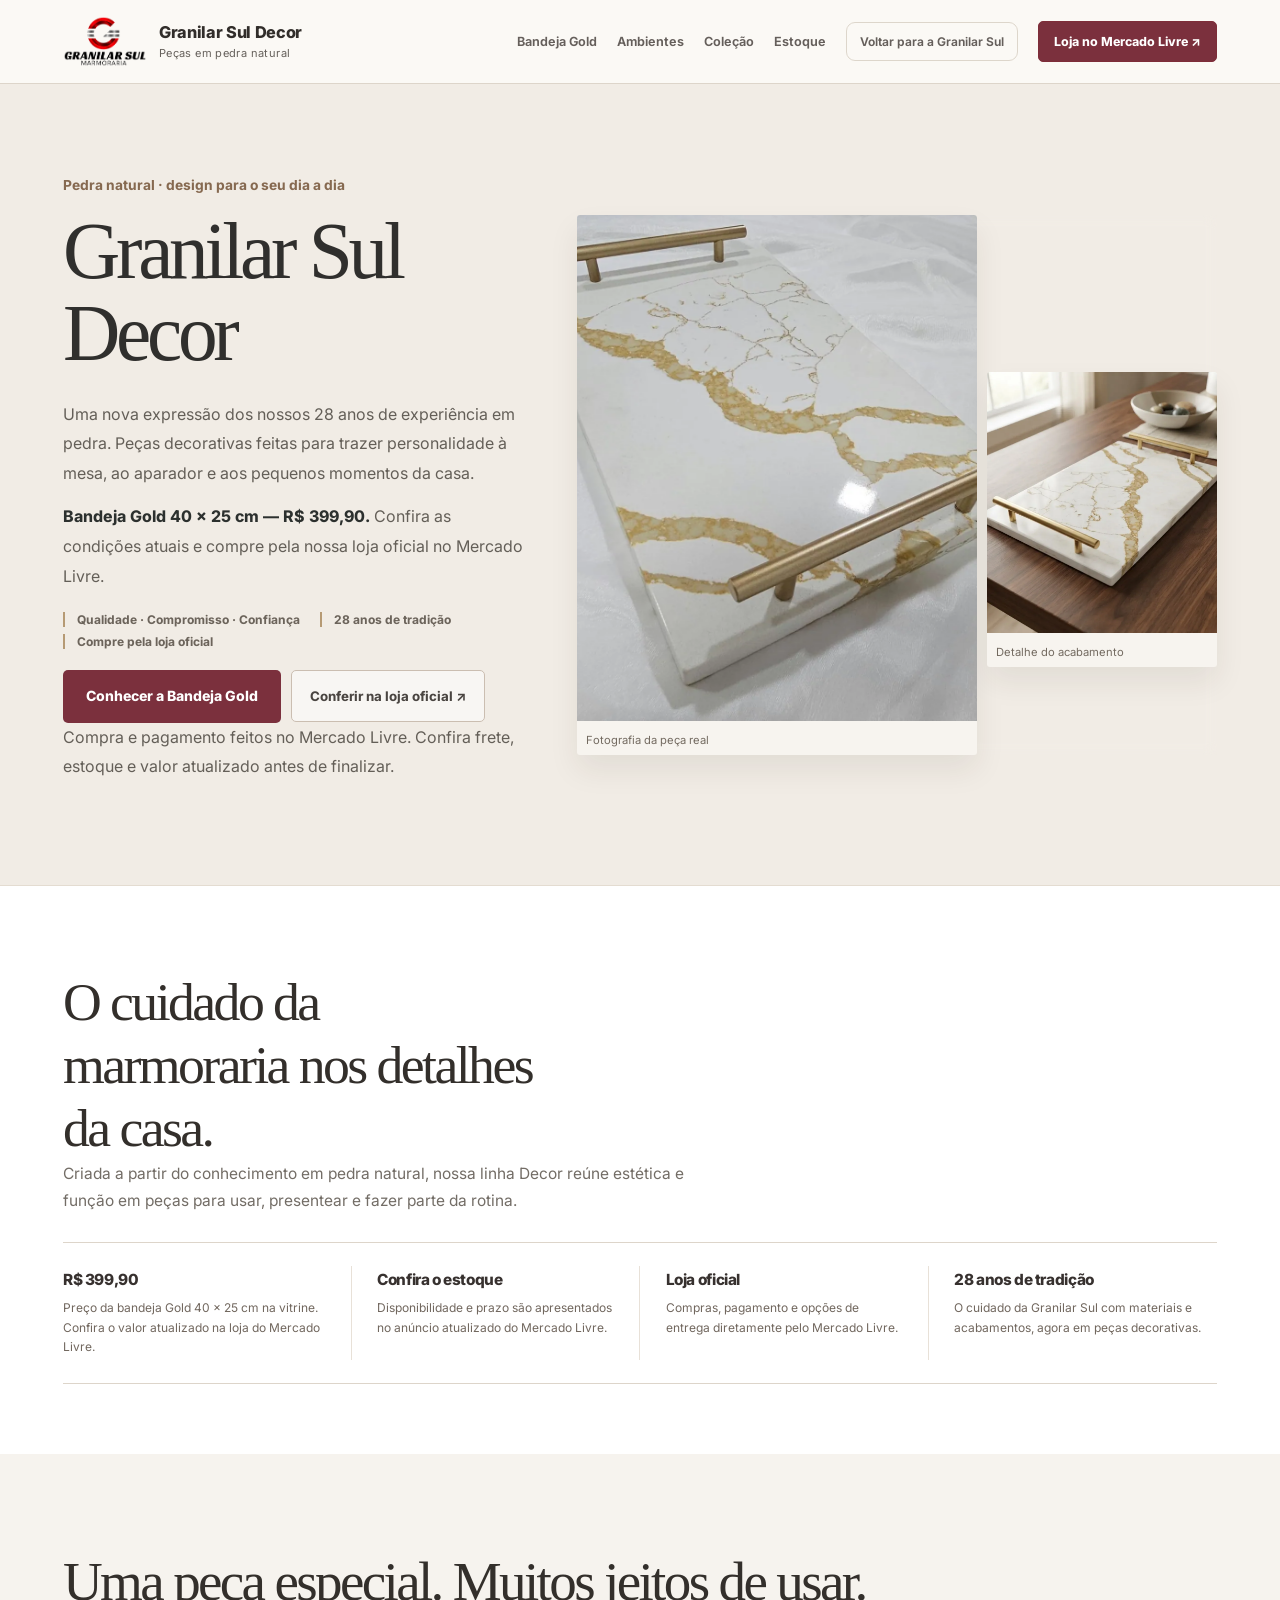
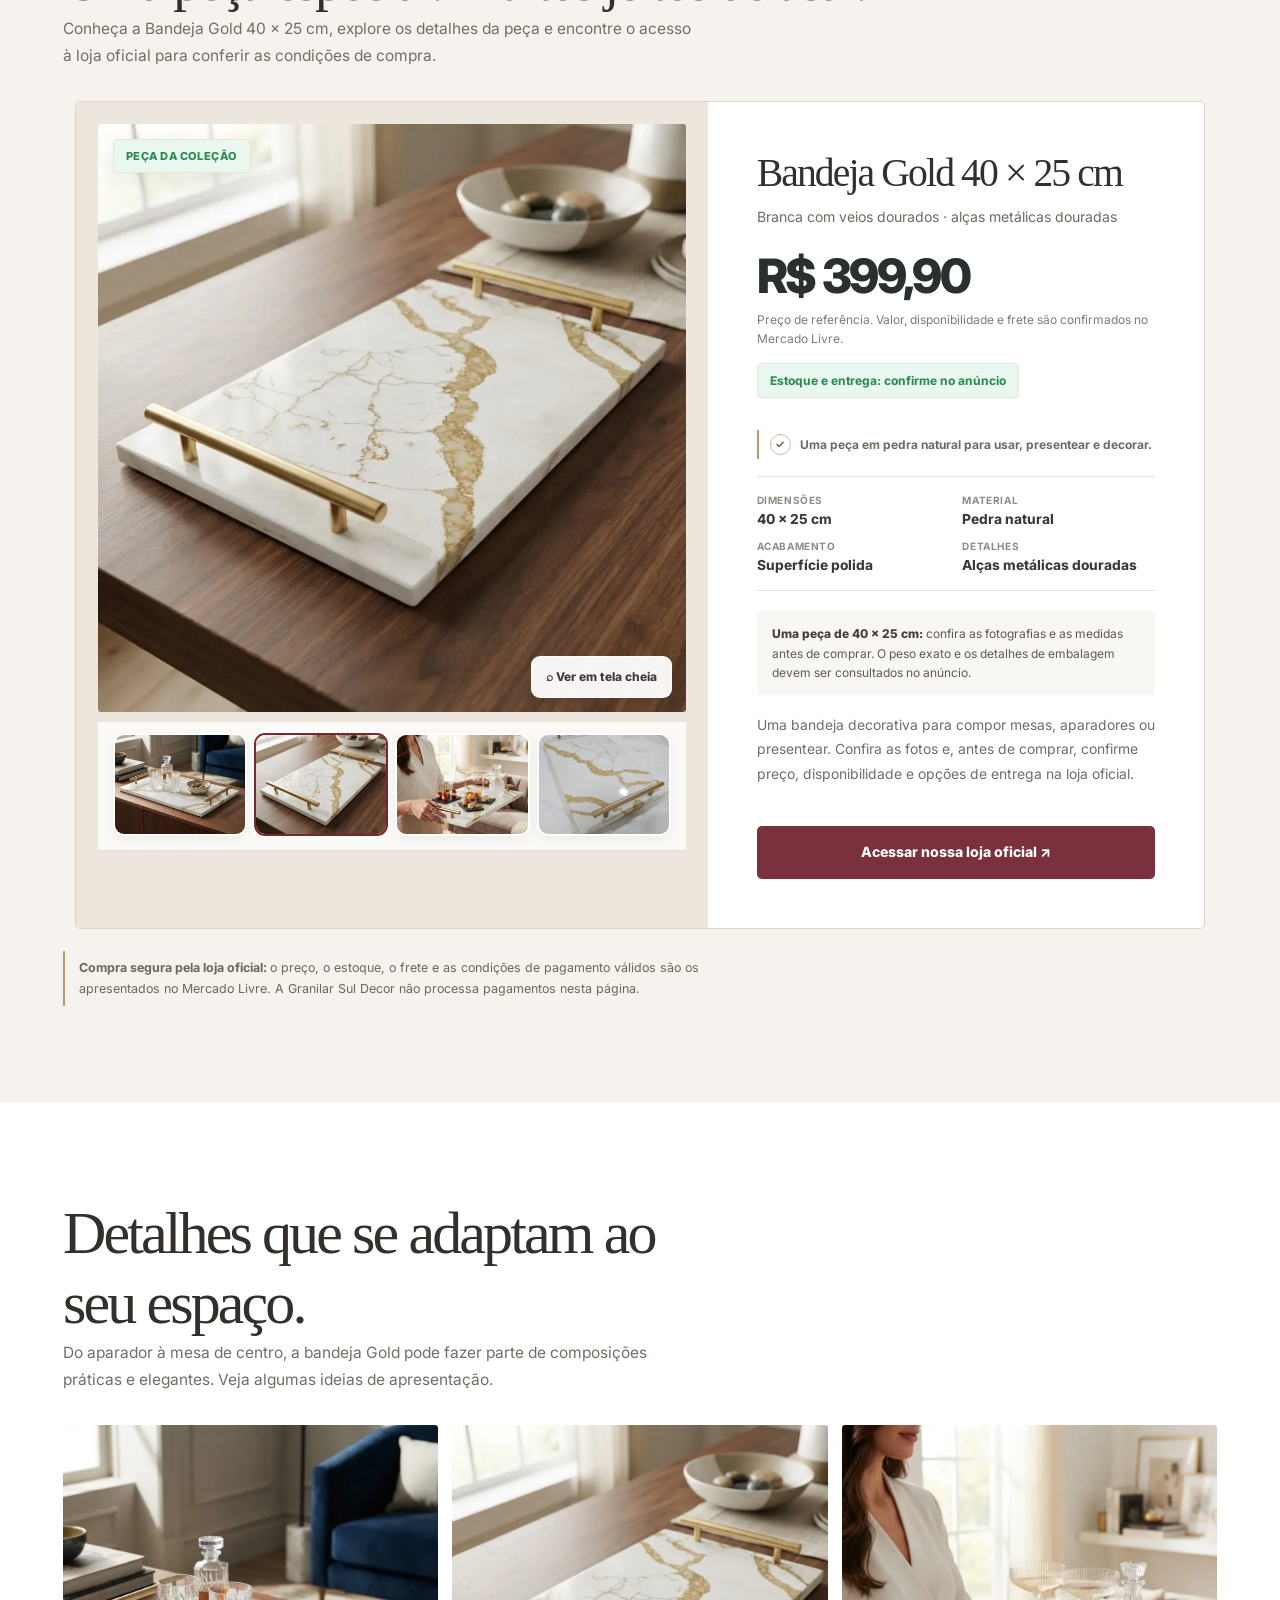
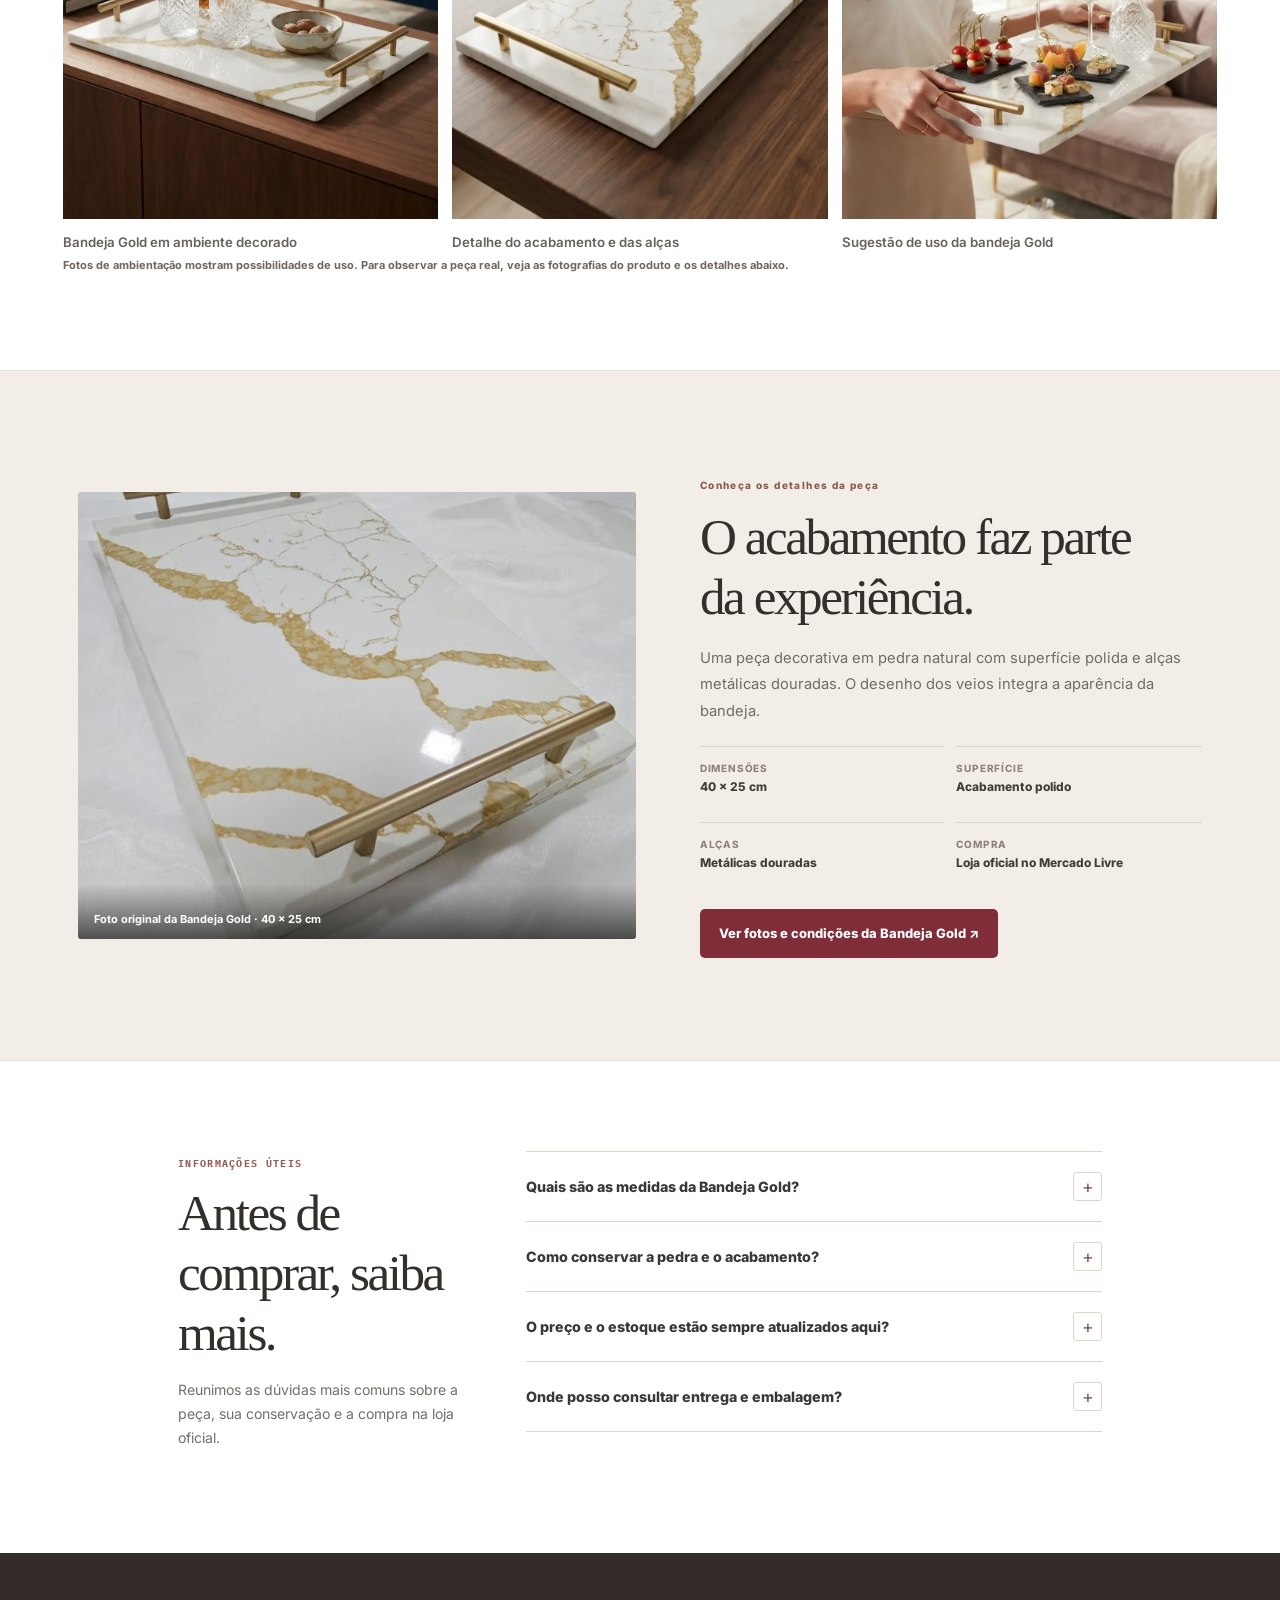
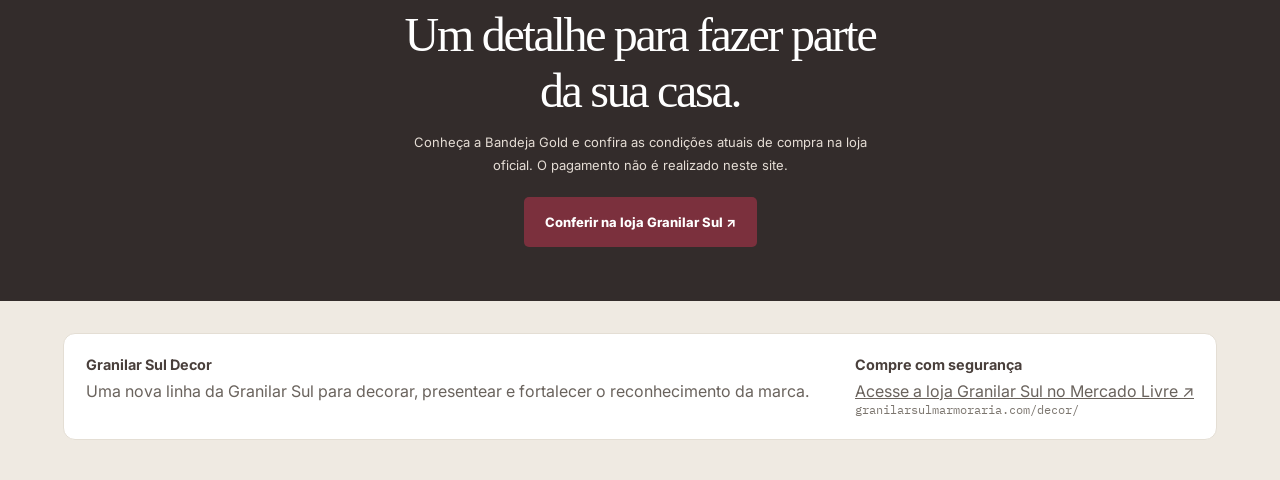
==== commit 5d1fa2d6: "Dimensões reais das imagens Decor para evitar saltos no carregamento" ====
--- a/decor/index.html
+++ b/decor/index.html
@@ -179,7 +179,7 @@
 <header>
 <div class="header-inner">
 <a class="brand" href="../">
-<img alt="Granilar Sul Marmoraria" loading="eager" decoding="async" src="/assets/granilar-final-20261029/imagem-23.webp"/>
+<img width="387" height="240" alt="Granilar Sul Marmoraria" loading="eager" decoding="async" src="/assets/granilar-final-20261029/imagem-23.webp"/>
 <div class="brand-text">
 <strong>Granilar Sul Decor</strong>
 <span>Peças em pedra natural</span>
@@ -214,11 +214,11 @@
 <div class="hero-card">
 <div class="hero-card-grid">
 <figure>
-<img alt="Fotografia da peça real: Bandeja Gold 40 por 25 centímetros com alças douradas" loading="eager" decoding="async" fetchpriority="high" src="/assets/granilar-final-20261029/imagem-27.webp"/>
+<img width="1150" height="1102" alt="Fotografia da peça real: Bandeja Gold 40 por 25 centímetros com alças douradas" loading="eager" decoding="async" fetchpriority="high" src="/assets/granilar-final-20261029/imagem-27.webp"/>
 <figcaption>Fotografia da peça real</figcaption>
 </figure>
 <figure>
-<img alt="Detalhe da Bandeja Gold em pedra branca com alças metálicas douradas" loading="lazy" decoding="async" src="/assets/granilar-final-20261029/imagem-26.webp"/>
+<img width="1024" height="1024" alt="Detalhe da Bandeja Gold em pedra branca com alças metálicas douradas" loading="lazy" decoding="async" src="/assets/granilar-final-20261029/imagem-26.webp"/>
 <figcaption>Detalhe do acabamento</figcaption>
 </figure>
 </div>
@@ -253,9 +253,9 @@
 <article class="product-card">
 <div class="product-gallery">
 <div class="product-media">
-<img alt="Bandeja Gold em pedra branca com veios dourados e alças metálicas douradas, sobre mesa de madeira" decoding="async" id="decor-gallery-main" loading="lazy" src="/assets/granilar-final-20261029/imagem-26.webp"/>
+<img width="1024" height="1024" alt="Bandeja Gold em pedra branca com veios dourados e alças metálicas douradas, sobre mesa de madeira" decoding="async" id="decor-gallery-main" loading="lazy" src="/assets/granilar-final-20261029/imagem-26.webp"/>
 <span class="product-badge ready">Peça da coleção</span>
-</div><div aria-label="Selecionar fotografia da bandeja Gold" class="product-thumb-strip" role="group"><button aria-label="Ver foto 1: Bandeja Gold em ambiente decorado" aria-pressed="false" class="thumb" data-gallery-index="0" type="button"><img alt="" loading="lazy" src="/assets/granilar-final-20261029/imagem-24.webp"/></button><button aria-label="Ver foto 2: Detalhe do acabamento e das alças" aria-pressed="true" class="thumb active" data-gallery-index="1" type="button"><img alt="" loading="lazy" src="/assets/granilar-final-20261029/imagem-26.webp"/></button><button aria-label="Ver foto 3: Sugestão de uso da bandeja Gold" aria-pressed="false" class="thumb" data-gallery-index="2" type="button"><img alt="" loading="lazy" src="/assets/granilar-final-20261029/imagem-25.webp"/></button><button aria-label="Ver foto 4: Foto original da peça" aria-pressed="false" class="thumb" data-gallery-index="3" type="button"><img alt="" loading="lazy" src="/assets/granilar-final-20261029/imagem-27.webp"/></button></div>
+</div><div aria-label="Selecionar fotografia da bandeja Gold" class="product-thumb-strip" role="group"><button aria-label="Ver foto 1: Bandeja Gold em ambiente decorado" aria-pressed="false" class="thumb" data-gallery-index="0" type="button"><img width="1024" height="1024" alt="" loading="lazy" src="/assets/granilar-final-20261029/imagem-24.webp"/></button><button aria-label="Ver foto 2: Detalhe do acabamento e das alças" aria-pressed="true" class="thumb active" data-gallery-index="1" type="button"><img width="1024" height="1024" alt="" loading="lazy" src="/assets/granilar-final-20261029/imagem-26.webp"/></button><button aria-label="Ver foto 3: Sugestão de uso da bandeja Gold" aria-pressed="false" class="thumb" data-gallery-index="2" type="button"><img width="1024" height="1024" alt="" loading="lazy" src="/assets/granilar-final-20261029/imagem-25.webp"/></button><button aria-label="Ver foto 4: Foto original da peça" aria-pressed="false" class="thumb" data-gallery-index="3" type="button"><img width="1150" height="1102" alt="" loading="lazy" src="/assets/granilar-final-20261029/imagem-27.webp"/></button></div>
 </div><!-- /product-gallery -->
 <div class="product-body">
 <h3>Bandeja Gold 40 × 25 cm</h3>
@@ -281,12 +281,12 @@
 </div>
 <div class="notice"><strong>Compra segura pela loja oficial: </strong>o preço, o estoque, o frete e as condições de pagamento válidos são os apresentados no Mercado Livre. A Granilar Sul Decor não processa pagamentos nesta página.</div>
 </div>
-</section><section class="section photo-story" id="ambientes"><div class="wrap"><div class="section-head"><div><h2>Detalhes que se adaptam ao seu espaço.</h2><p>Do aparador à mesa de centro, a bandeja Gold pode fazer parte de composições práticas e elegantes. Veja algumas ideias de apresentação.</p></div></div><div class="photo-story-grid"><figure class="story-card"><img alt="Bandeja Gold decorando uma mesa de centro, com copos, garrafa e objetos decorativos" decoding="async" loading="lazy" src="/assets/granilar-final-20261029/imagem-24.webp"/><figcaption>Bandeja Gold em ambiente decorado</figcaption></figure><figure class="story-card"><img alt="Bandeja Gold em pedra branca com veios dourados e alças metálicas douradas, sobre mesa de madeira" decoding="async" loading="lazy" src="/assets/granilar-final-20261029/imagem-26.webp"/><figcaption>Detalhe do acabamento e das alças</figcaption></figure><figure class="story-card"><img alt="Bandeja Gold em composição de recepção, com taças e petiscos sobre a pedra branca" decoding="async" loading="lazy" src="/assets/granilar-final-20261029/imagem-25.webp"/><figcaption>Sugestão de uso da bandeja Gold</figcaption></figure></div><p class="gsd-photo-guide">Fotos de ambientação mostram possibilidades de uso. Para observar a peça real, veja as fotografias do produto e os detalhes abaixo.</p></div></section>
+</section><section class="section photo-story" id="ambientes"><div class="wrap"><div class="section-head"><div><h2>Detalhes que se adaptam ao seu espaço.</h2><p>Do aparador à mesa de centro, a bandeja Gold pode fazer parte de composições práticas e elegantes. Veja algumas ideias de apresentação.</p></div></div><div class="photo-story-grid"><figure class="story-card"><img width="1024" height="1024" alt="Bandeja Gold decorando uma mesa de centro, com copos, garrafa e objetos decorativos" decoding="async" loading="lazy" src="/assets/granilar-final-20261029/imagem-24.webp"/><figcaption>Bandeja Gold em ambiente decorado</figcaption></figure><figure class="story-card"><img width="1024" height="1024" alt="Bandeja Gold em pedra branca com veios dourados e alças metálicas douradas, sobre mesa de madeira" decoding="async" loading="lazy" src="/assets/granilar-final-20261029/imagem-26.webp"/><figcaption>Detalhe do acabamento e das alças</figcaption></figure><figure class="story-card"><img width="1024" height="1024" alt="Bandeja Gold em composição de recepção, com taças e petiscos sobre a pedra branca" decoding="async" loading="lazy" src="/assets/granilar-final-20261029/imagem-25.webp"/><figcaption>Sugestão de uso da bandeja Gold</figcaption></figure></div><p class="gsd-photo-guide">Fotos de ambientação mostram possibilidades de uso. Para observar a peça real, veja as fotografias do produto e os detalhes abaixo.</p></div></section>
 
 <section class="gsd-detail-section" id="detalhes" aria-labelledby="gsd-detail-title">
  <div class="gsd-detail-inner">
   <figure class="gsd-detail-photo">
-   <img src="/assets/granilar-final-20261029/imagem-27.webp" loading="lazy" decoding="async" alt="Foto original da Bandeja Gold com alças metálicas douradas">
+   <img width="1150" height="1102" src="/assets/granilar-final-20261029/imagem-27.webp" loading="lazy" decoding="async" alt="Foto original da Bandeja Gold com alças metálicas douradas">
    <figcaption>Foto original da Bandeja Gold · 40 × 25 cm</figcaption>
   </figure>
   <div class="gsd-detail-copy">
--- a/decor/decor-art-direction.css
+++ b/decor/decor-art-direction.css
@@ -92,7 +92,7 @@
  color:#37312F;font-size:clamp(.95rem,1.2vw,1.18rem);
  line-height:1.35;font-weight:790;letter-spacing:-.025em;
 }
-.info-band span{color:#81786F;font-size:.75rem;line-height:1.62}
+.info-band span{color:#71675E;font-size:.75rem;line-height:1.62}
 #catalogo{background:#F6F3EE}
 #catalogo .section-head h2{font-size:clamp(2.15rem,4.3vw,3.55rem)}
 .product-card{
